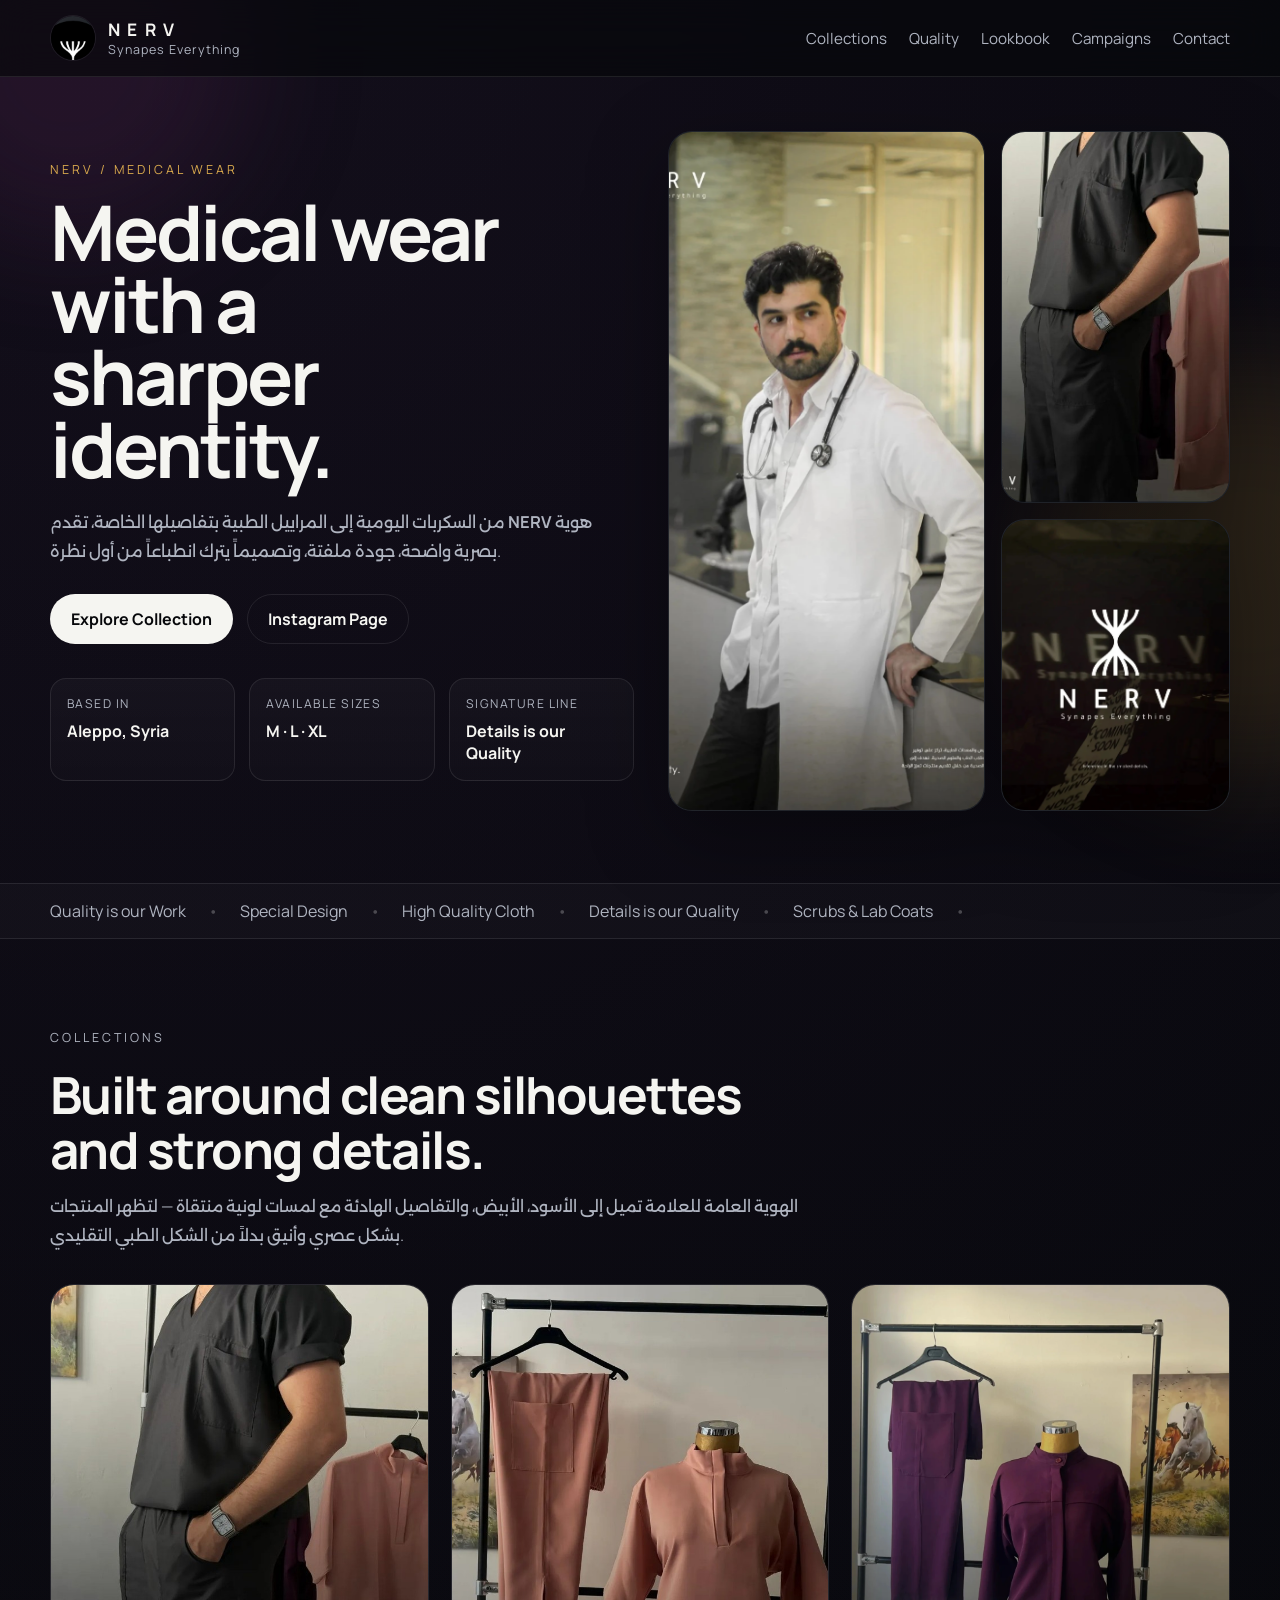
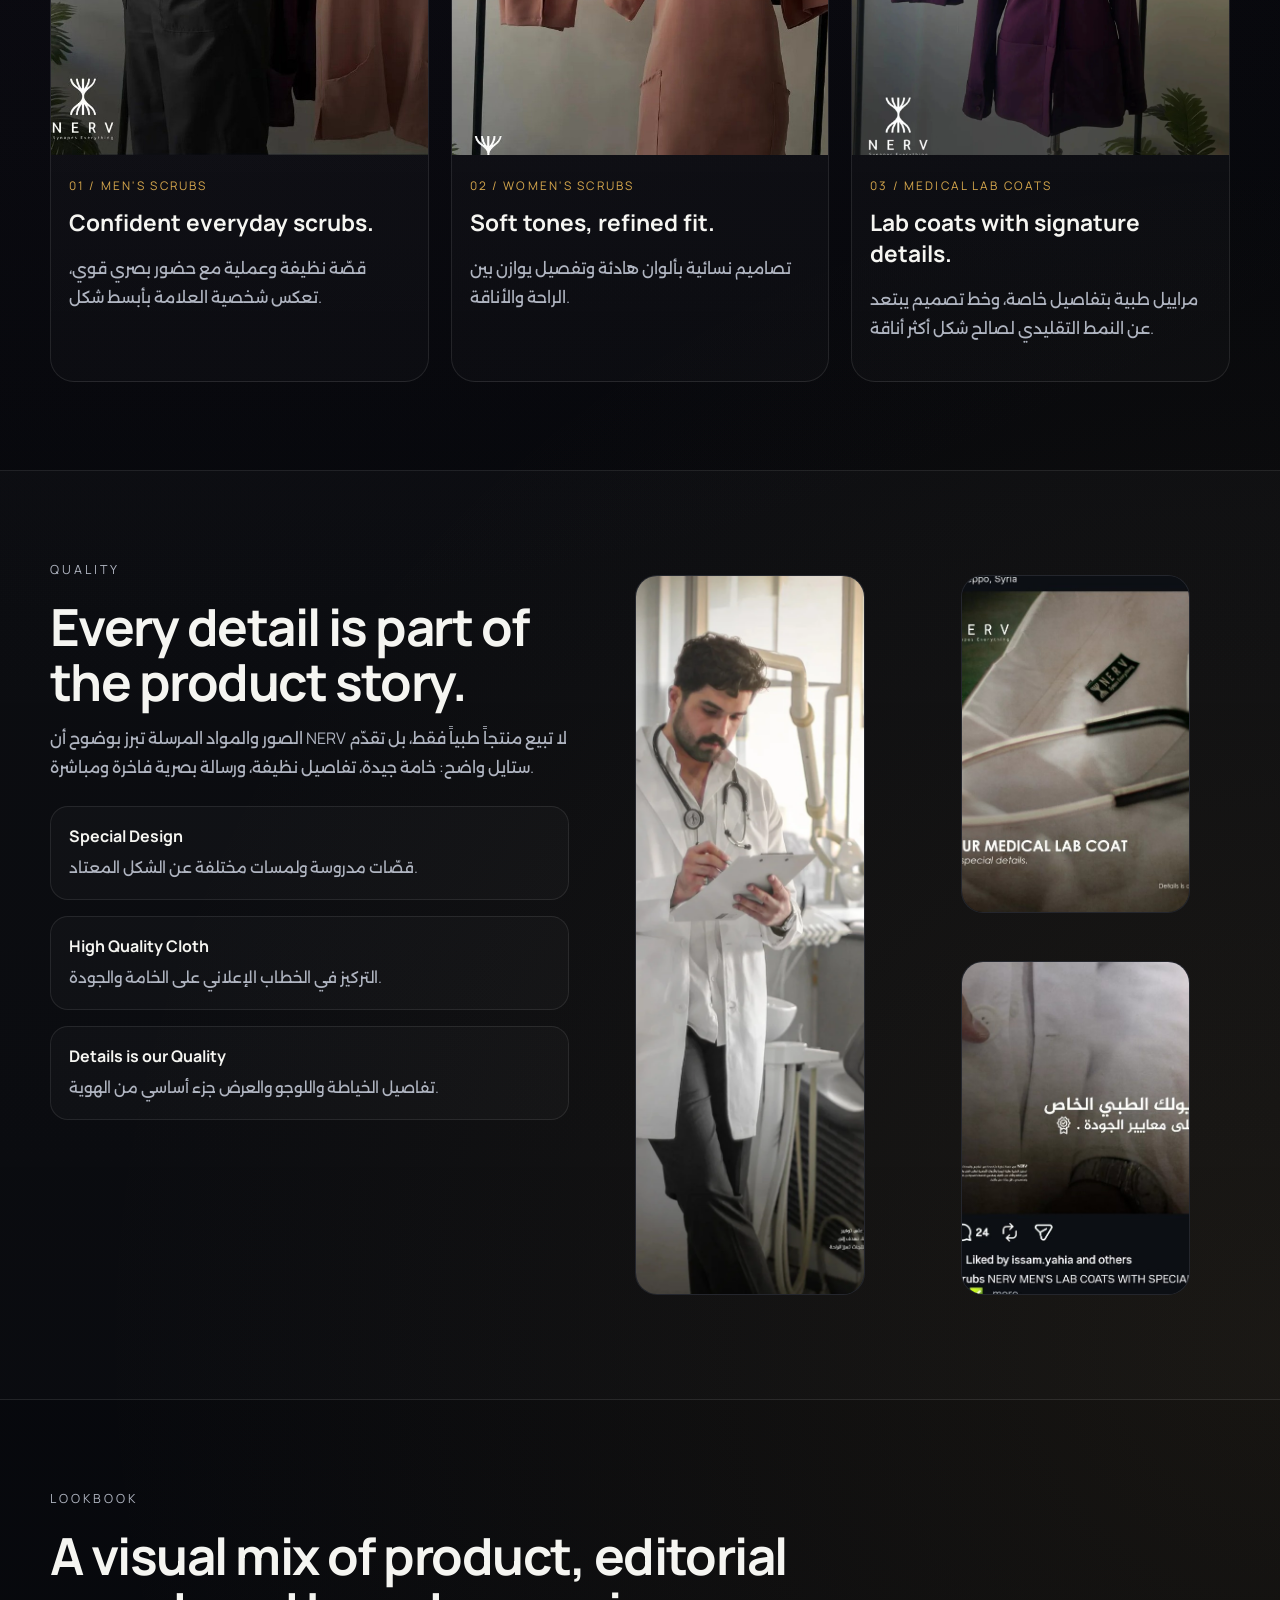
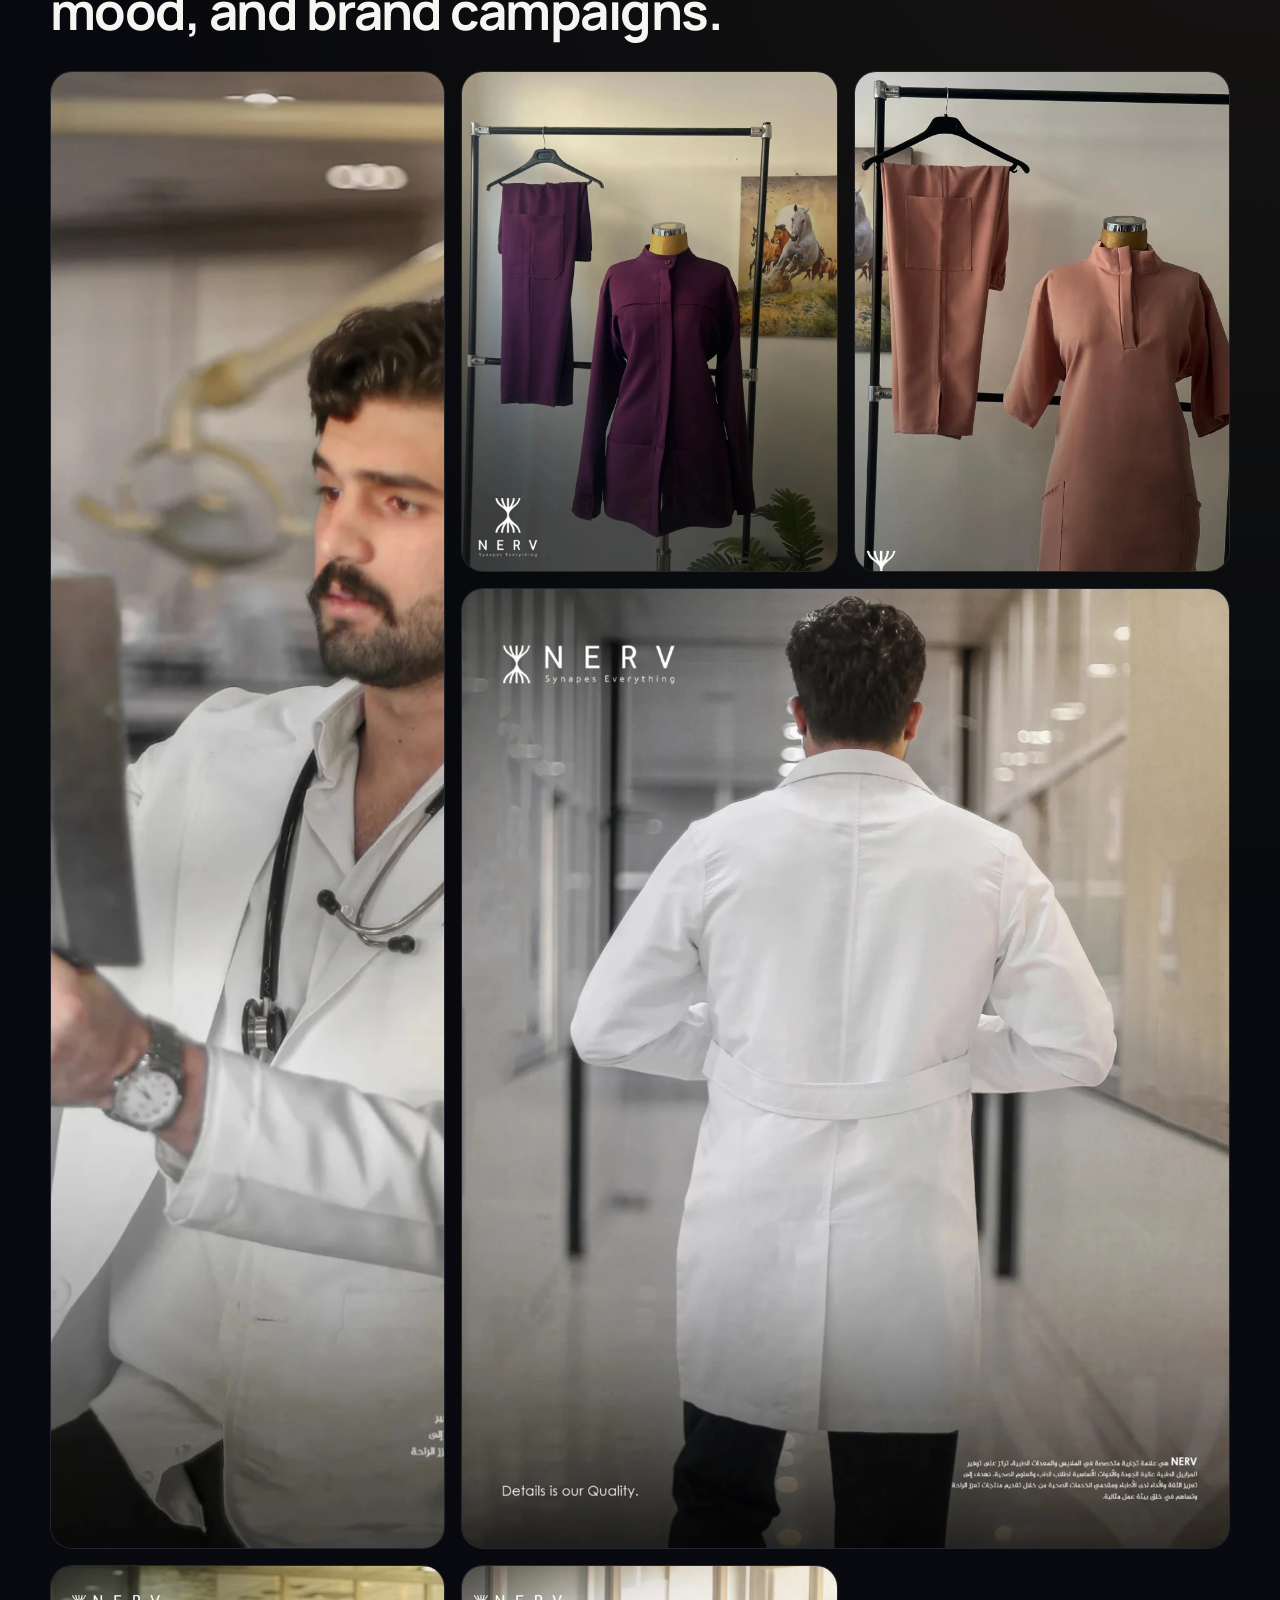
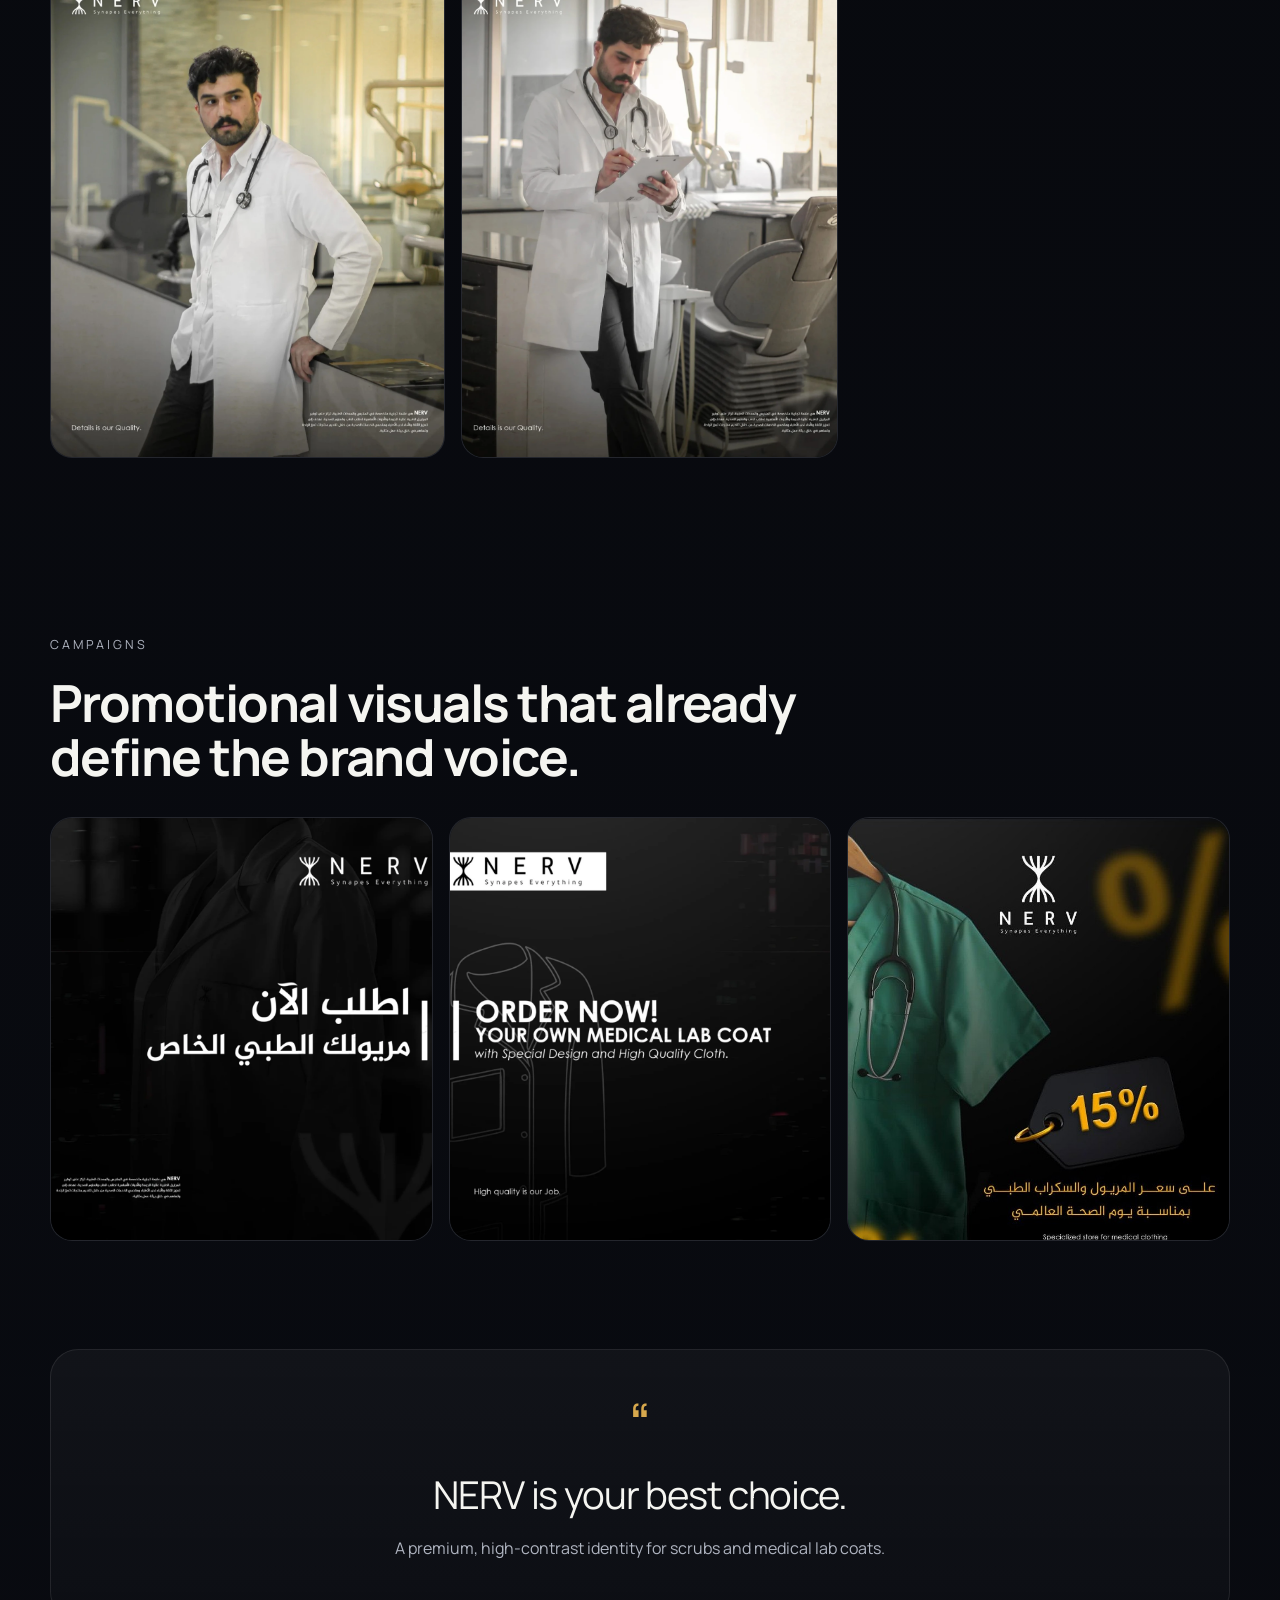
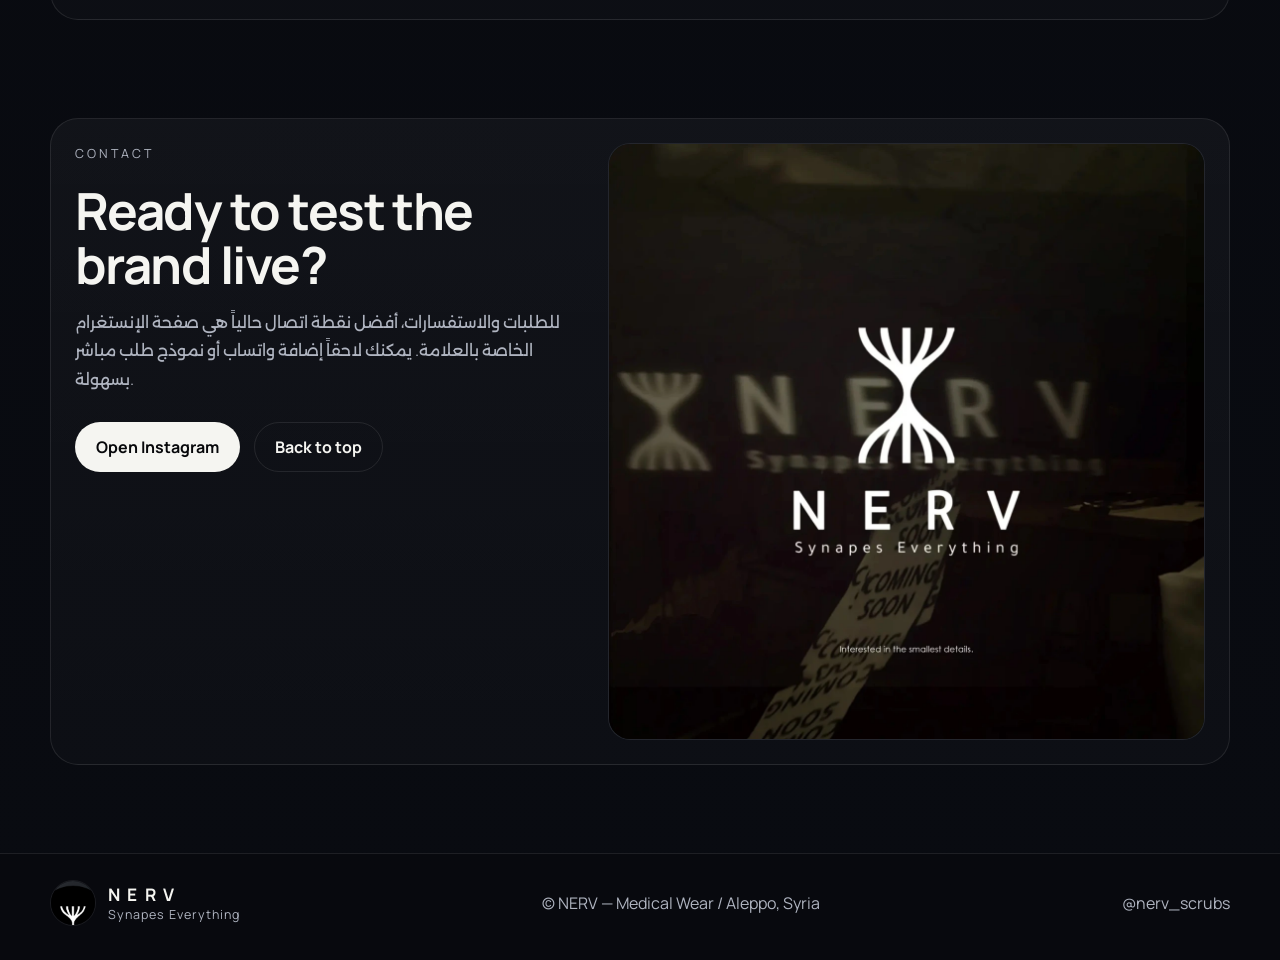
==== index.html @ 34adca2a "Add files via upload" ====
<!DOCTYPE html>
<html lang="en">
<head>
  <meta charset="UTF-8" />
  <meta name="viewport" content="width=device-width, initial-scale=1.0" />
  <meta name="description" content="NERV — premium medical wear, scrubs and lab coats from Aleppo, Syria." />
  <title>NERV — Medical Wear</title>
  <link rel="preconnect" href="https://fonts.googleapis.com">
  <link rel="preconnect" href="https://fonts.gstatic.com" crossorigin>
  <link href="https://fonts.googleapis.com/css2?family=Alexandria:wght@300;400;500;600;700&family=Manrope:wght@400;500;600;700;800&display=swap" rel="stylesheet">
  <link rel="stylesheet" href="styles.css" />
</head>
<body>
  <div class="bg-orb orb-1"></div>
  <div class="bg-orb orb-2"></div>

  <header class="site-header">
    <div class="container header-inner">
      <a class="brand" href="#top" aria-label="NERV home">
        <img src="assets/logo-mark.png" alt="NERV logo mark" />
        <div>
          <span class="brand-name">NERV</span>
          <span class="brand-tag">Synapes Everything</span>
        </div>
      </a>

      <button id="menuToggle" class="menu-toggle" aria-label="Open menu">☰</button>

      <nav id="siteNav" class="site-nav">
        <a href="#collections">Collections</a>
        <a href="#quality">Quality</a>
        <a href="#lookbook">Lookbook</a>
        <a href="#campaigns">Campaigns</a>
        <a href="#contact">Contact</a>
      </nav>
    </div>
  </header>

  <main id="top">
    <section class="hero container">
      <div class="hero-copy reveal">
        <p class="eyebrow">NERV / MEDICAL WEAR</p>
        <h1>Medical wear with a sharper identity.</h1>
        <p class="lead">من السكربات اليومية إلى المراييل الطبية بتفاصيلها الخاصة، تقدم <strong>NERV</strong> هوية بصرية واضحة، جودة ملفتة، وتصميماً يترك انطباعاً من أول نظرة.</p>
        <div class="hero-actions">
          <a class="button button-primary" href="#collections">Explore Collection</a>
          <a class="button button-secondary" href="https://www.instagram.com/nerv_scrubs/" target="_blank" rel="noopener">Instagram Page</a>
        </div>
        <div class="hero-meta">
          <div><span class="meta-label">Based in</span><strong>Aleppo, Syria</strong></div>
          <div><span class="meta-label">Available sizes</span><strong>M · L · XL</strong></div>
          <div><span class="meta-label">Signature line</span><strong>Details is our Quality</strong></div>
        </div>
      </div>

      <div class="hero-media reveal">
        <div class="hero-card hero-card-large">
          <img src="assets/hero-standing.webp" alt="NERV white medical lab coat" />
        </div>
        <div class="hero-stack">
          <div class="hero-card"><img src="assets/black-scrub.jpg" alt="NERV black men's scrub" /></div>
          <div class="hero-card hero-logo-card">
            <img src="assets/logo-story.webp" alt="NERV identity story" />
          </div>
        </div>
      </div>
    </section>

    <section class="strip">
      <div class="container strip-inner">
        <span>Quality is our Work</span>
        <span>Special Design</span>
        <span>High Quality Cloth</span>
        <span>Details is our Quality</span>
        <span>Scrubs & Lab Coats</span>
      </div>
    </section>

    <section id="collections" class="section container">
      <div class="section-heading reveal">
        <p class="eyebrow">COLLECTIONS</p>
        <h2>Built around clean silhouettes and strong details.</h2>
        <p>الهوية العامة للعلامة تميل إلى الأسود، الأبيض، والتفاصيل الهادئة مع لمسات لونية منتقاة — لتظهر المنتجات بشكل عصري وأنيق بدلاً من الشكل الطبي التقليدي.</p>
      </div>

      <div class="collection-grid">
        <article class="collection-card reveal">
          <div class="collection-image"><img src="assets/black-scrub.jpg" alt="Men's black scrub" /></div>
          <div class="collection-copy">
            <span class="kicker">01 / MEN'S SCRUBS</span>
            <h3>Confident everyday scrubs.</h3>
            <p>قصّة نظيفة وعملية مع حضور بصري قوي، تعكس شخصية العلامة بأبسط شكل.</p>
          </div>
        </article>

        <article class="collection-card reveal">
          <div class="collection-image"><img src="assets/pink-set.jpg" alt="Women's scrub set" /></div>
          <div class="collection-copy">
            <span class="kicker">02 / WOMEN'S SCRUBS</span>
            <h3>Soft tones, refined fit.</h3>
            <p>تصاميم نسائية بألوان هادئة وتفصيل يوازن بين الراحة والأناقة.</p>
          </div>
        </article>

        <article class="collection-card reveal">
          <div class="collection-image"><img src="assets/purple-set.webp" alt="Purple lab coat set" /></div>
          <div class="collection-copy">
            <span class="kicker">03 / MEDICAL LAB COATS</span>
            <h3>Lab coats with signature details.</h3>
            <p>مراييل طبية بتفاصيل خاصة، وخط تصميم يبتعد عن النمط التقليدي لصالح شكل أكثر أناقة.</p>
          </div>
        </article>
      </div>
    </section>

    <section id="quality" class="section quality-section">
      <div class="container quality-grid">
        <div class="quality-copy reveal">
          <p class="eyebrow">QUALITY</p>
          <h2>Every detail is part of the product story.</h2>
          <p>الصور والمواد المرسلة تبرز بوضوح أن NERV لا تبيع منتجاً طبياً فقط، بل تقدّم ستايل واضح: خامة جيدة، تفاصيل نظيفة، ورسالة بصرية فاخرة ومباشرة.</p>
          <div class="quality-points">
            <div><strong>Special Design</strong><span>قصّات مدروسة ولمسات مختلفة عن الشكل المعتاد.</span></div>
            <div><strong>High Quality Cloth</strong><span>التركيز في الخطاب الإعلاني على الخامة والجودة.</span></div>
            <div><strong>Details is our Quality</strong><span>تفاصيل الخياطة واللوجو والعرض جزء أساسي من الهوية.</span></div>
          </div>
        </div>

        <div class="quality-collage reveal">
          <figure class="panel panel-tall"><img src="assets/hero-clipboard.webp" alt="Doctor with clipboard wearing lab coat" /></figure>
          <figure class="panel"><img src="assets/detail-tag.jpg" alt="Lab coat detail" /></figure>
          <figure class="panel"><img src="assets/detail-arabic.jpg" alt="Arabic promotional detail for lab coat" /></figure>
        </div>
      </div>
    </section>

    <section id="lookbook" class="section container">
      <div class="section-heading reveal">
        <p class="eyebrow">LOOKBOOK</p>
        <h2>A visual mix of product, editorial mood, and brand campaigns.</h2>
      </div>

      <div class="lookbook-grid reveal">
        <div class="look-card tall"><img src="assets/xray-look.webp" alt="NERV lab coat campaign image" /></div>
        <div class="look-card"><img src="assets/purple-set.webp" alt="Purple set" /></div>
        <div class="look-card"><img src="assets/pink-set.jpg" alt="Pink set" /></div>
        <div class="look-card wide"><img src="assets/labcoat-back.webp" alt="Back of white lab coat" /></div>
        <div class="look-card"><img src="assets/hero-standing.webp" alt="Standing white coat model" /></div>
        <div class="look-card"><img src="assets/hero-clipboard.webp" alt="Doctor writing on clipboard" /></div>
      </div>
    </section>

    <section id="campaigns" class="section container">
      <div class="section-heading reveal">
        <p class="eyebrow">CAMPAIGNS</p>
        <h2>Promotional visuals that already define the brand voice.</h2>
      </div>
      <div class="campaign-grid">
        <div class="campaign-card reveal"><img src="assets/poster-order-ar.webp" alt="Order medical coat in Arabic" /></div>
        <div class="campaign-card reveal"><img src="assets/poster-order-en.webp" alt="Order medical lab coat" /></div>
        <div class="campaign-card reveal"><img src="assets/promo-sale.jpg" alt="15 percent sale campaign" /></div>
      </div>
    </section>

    <section class="quote-section">
      <div class="container quote-box reveal">
        <p class="quote-mark">“</p>
        <blockquote>NERV is your best choice.</blockquote>
        <p class="quote-caption">A premium, high-contrast identity for scrubs and medical lab coats.</p>
      </div>
    </section>

    <section id="contact" class="section container contact-section">
      <div class="contact-card reveal">
        <div class="contact-copy">
          <p class="eyebrow">CONTACT</p>
          <h2>Ready to test the brand live?</h2>
          <p>للطلبات والاستفسارات، أفضل نقطة اتصال حالياً هي صفحة الإنستغرام الخاصة بالعلامة. يمكنك لاحقاً إضافة واتساب أو نموذج طلب مباشر بسهولة.</p>
          <div class="contact-actions">
            <a class="button button-primary" href="https://www.instagram.com/nerv_scrubs/" target="_blank" rel="noopener">Open Instagram</a>
            <a class="button button-secondary" href="#top">Back to top</a>
          </div>
        </div>
        <div class="contact-visual">
          <img src="assets/logo-story.webp" alt="NERV identity" />
        </div>
      </div>
    </section>
  </main>

  <footer class="site-footer">
    <div class="container footer-inner">
      <div class="brand footer-brand">
        <img src="assets/logo-mark.png" alt="NERV logo mark" />
        <div>
          <span class="brand-name">NERV</span>
          <span class="brand-tag">Synapes Everything</span>
        </div>
      </div>
      <p>© NERV — Medical Wear / Aleppo, Syria</p>
      <a href="https://www.instagram.com/nerv_scrubs/" target="_blank" rel="noopener">@nerv_scrubs</a>
    </div>
  </footer>

  <div id="lightbox" class="lightbox" aria-hidden="true">
    <button id="lightboxClose" class="lightbox-close" aria-label="Close image">×</button>
    <img id="lightboxImage" src="" alt="Expanded gallery image" />
  </div>

  <script src="script.js"></script>
</body>
</html>
---- styles.css ----
:root {
  --bg: #07080b;
  --bg-2: #0c0e13;
  --panel: rgba(255,255,255,.045);
  --panel-strong: #0e1118;
  --text: #f5f5f1;
  --muted: #afb4c0;
  --line: rgba(255,255,255,.09);
  --gold: #d7a84d;
  --plum: #5d1f52;
  --max: 1180px;
  --radius: 22px;
  --shadow: 0 24px 80px rgba(0,0,0,.35);
}
* { box-sizing: border-box; }
html { scroll-behavior: smooth; }
body {
  margin: 0;
  background:
    radial-gradient(circle at 10% 0%, rgba(88,54,118,.16), transparent 30%),
    radial-gradient(circle at 100% 40%, rgba(214,169,77,.08), transparent 26%),
    linear-gradient(180deg, #06070a 0%, #090b11 100%);
  color: var(--text);
  font-family: 'Manrope', 'Alexandria', system-ui, sans-serif;
  overflow-x: hidden;
}
a { color: inherit; text-decoration: none; }
img { display: block; max-width: 100%; }
.container { width: min(var(--max), calc(100% - 32px)); margin: 0 auto; }
.section { padding: 88px 0; }
.eyebrow {
  color: var(--gold);
  letter-spacing: .24em;
  text-transform: uppercase;
  font-size: .78rem;
  margin: 0 0 18px;
}
.bg-orb {
  position: fixed; border-radius: 999px; filter: blur(60px); opacity: .28; pointer-events: none; z-index: 0;
}
.orb-1 { width: 360px; height: 360px; background: #51234e; top: -120px; left: -110px; }
.orb-2 { width: 420px; height: 420px; background: #735a27; right: -180px; top: 40%; }
.site-header {
  position: sticky; top: 0; z-index: 20;
  backdrop-filter: blur(18px);
  background: rgba(7,8,11,.68);
  border-bottom: 1px solid var(--line);
}
.header-inner {
  display: flex; align-items: center; justify-content: space-between; gap: 20px; min-height: 76px;
}
.brand { display: inline-flex; align-items: center; gap: 12px; }
.brand img { width: 46px; height: 46px; border-radius: 50%; border: 1px solid rgba(255,255,255,.08); }
.brand-name { display: block; font-size: 1.08rem; letter-spacing: .42em; font-weight: 700; }
.brand-tag { display: block; font-size: .78rem; color: var(--muted); letter-spacing: .08em; }
.site-nav { display: flex; align-items: center; gap: 22px; }
.site-nav a { color: var(--muted); font-size: .95rem; }
.site-nav a:hover { color: var(--text); }
.menu-toggle {
  display: none; appearance: none; background: transparent; color: var(--text);
  border: 1px solid var(--line); border-radius: 14px; width: 46px; height: 46px; font-size: 1.2rem;
}
.hero {
  position: relative; z-index: 1; display: grid; grid-template-columns: 1.02fr .98fr; gap: 34px; align-items: center; padding: 54px 0 72px;
}
.hero-copy h1 {
  font-size: clamp(2.7rem, 6vw, 5.2rem);
  line-height: .94;
  letter-spacing: -.04em;
  margin: 0 0 22px;
  max-width: 9ch;
}
.lead { color: var(--muted); max-width: 62ch; line-height: 1.8; font-size: 1.03rem; }
.hero-actions, .contact-actions { display: flex; flex-wrap: wrap; gap: 14px; margin-top: 28px; }
.button {
  display: inline-flex; align-items: center; justify-content: center; min-height: 50px; padding: 0 20px;
  border-radius: 999px; border: 1px solid transparent; font-weight: 700; transition: .25s ease;
}
.button-primary { background: var(--text); color: #07080b; }
.button-primary:hover { transform: translateY(-2px); }
.button-secondary { background: transparent; border-color: var(--line); color: var(--text); }
.button-secondary:hover { border-color: rgba(255,255,255,.28); }
.hero-meta { display: grid; grid-template-columns: repeat(3, 1fr); gap: 14px; margin-top: 34px; }
.hero-meta div {
  padding: 16px; border: 1px solid var(--line); border-radius: 16px;
  background: linear-gradient(180deg, rgba(255,255,255,.03), rgba(255,255,255,.015));
}
.meta-label { display: block; font-size: .76rem; color: var(--muted); margin-bottom: 8px; text-transform: uppercase; letter-spacing: .12em; }
.hero-media { display: grid; grid-template-columns: 1.16fr .84fr; gap: 16px; min-height: 680px; }
.hero-stack { display: grid; grid-template-rows: 1.12fr .88fr; gap: 16px; }
.hero-card {
  position: relative; border-radius: 24px; overflow: hidden; background: var(--panel-strong);
  border: 1px solid rgba(255,255,255,.08); box-shadow: var(--shadow);
}
.hero-card img, .collection-image img, .panel img, .look-card img, .campaign-card img, .contact-visual img {
  width: 100%; height: 100%; object-fit: cover;
}
.hero-card-large { min-height: 680px; }
.hero-logo-card img { object-fit: cover; }
.strip {
  border-top: 1px solid var(--line); border-bottom: 1px solid var(--line);
  background: rgba(255,255,255,.02);
}
.strip-inner {
  display: flex; gap: 22px; white-space: nowrap; overflow: auto; padding: 16px 0; color: var(--muted);
}
.strip-inner span::after { content: '•'; margin-left: 22px; color: rgba(255,255,255,.24); }
.section-heading { max-width: 780px; margin-bottom: 34px; }
.section-heading h2, .quality-copy h2, .contact-copy h2 {
  font-size: clamp(2rem, 4vw, 3.4rem); line-height: 1.06; margin: 0 0 14px; letter-spacing: -.03em;
}
.section-heading p, .quality-copy p, .contact-copy p, .collection-copy p { color: var(--muted); line-height: 1.8; }
.collection-grid { display: grid; grid-template-columns: repeat(3, minmax(0, 1fr)); gap: 22px; }
.collection-card {
  background: linear-gradient(180deg, rgba(255,255,255,.04), rgba(255,255,255,.02));
  border: 1px solid var(--line); border-radius: 24px; overflow: hidden;
}
.collection-image { aspect-ratio: 4 / 5; background: #12151c; }
.collection-copy { padding: 18px 18px 22px; }
.kicker { font-size: .74rem; color: var(--gold); letter-spacing: .18em; text-transform: uppercase; }
.collection-copy h3 { margin: 12px 0 10px; font-size: 1.42rem; }
.quality-section { background: linear-gradient(180deg, rgba(255,255,255,.02), rgba(255,255,255,.01)); border-top: 1px solid var(--line); border-bottom: 1px solid var(--line); }
.quality-grid { display: grid; grid-template-columns: .9fr 1.1fr; gap: 26px; align-items: start; }
.quality-points { display: grid; gap: 16px; margin-top: 24px; }
.quality-points div { padding: 18px 18px; border: 1px solid var(--line); border-radius: 18px; background: rgba(255,255,255,.025); }
.quality-points strong { display: block; margin-bottom: 8px; font-size: 1rem; }
.quality-points span { color: var(--muted); line-height: 1.7; font-size: .96rem; }
.quality-collage { display: grid; grid-template-columns: 1fr 1fr; gap: 16px; }
.panel, .campaign-card, .look-card, .contact-visual { border-radius: 22px; overflow: hidden; border: 1px solid var(--line); background: var(--panel-strong); }
.panel-tall { grid-row: span 2; min-height: 720px; }
.lookbook-grid { display: grid; grid-template-columns: 1.05fr 1fr 1fr; gap: 16px; }
.look-card { min-height: 280px; cursor: zoom-in; }
.look-card.tall { grid-row: span 2; min-height: 576px; }
.look-card.wide { grid-column: span 2; }
.campaign-grid { display: grid; grid-template-columns: 1fr 1fr 1fr; gap: 16px; }
.quote-section { padding: 20px 0 10px; }
.quote-box {
  border: 1px solid var(--line); border-radius: 28px; padding: 44px 32px;
  background: linear-gradient(180deg, rgba(255,255,255,.04), rgba(255,255,255,.02));
  text-align: center;
}
.quote-mark { font-size: 4rem; color: var(--gold); margin: 0 0 10px; line-height: 1; }
blockquote { margin: 0; font-size: clamp(1.5rem, 3vw, 2.6rem); letter-spacing: -.03em; }
.quote-caption { color: var(--muted); }
.contact-card {
  display: grid; grid-template-columns: .92fr 1.08fr; gap: 24px;
  border: 1px solid var(--line); border-radius: 28px; padding: 24px;
  background: linear-gradient(180deg, rgba(255,255,255,.04), rgba(255,255,255,.02));
}
.contact-visual { min-height: 380px; }
.site-footer { border-top: 1px solid var(--line); padding: 22px 0 30px; background: rgba(0,0,0,.15); }
.footer-inner { display: flex; align-items: center; justify-content: space-between; gap: 18px; flex-wrap: wrap; }
.footer-inner p, .footer-inner a { color: var(--muted); }
.lightbox {
  position: fixed; inset: 0; display: none; place-items: center; padding: 24px; background: rgba(3,4,8,.84); z-index: 100;
}
.lightbox.open { display: grid; }
.lightbox img { max-width: min(92vw, 1100px); max-height: 88vh; border-radius: 18px; box-shadow: 0 24px 80px rgba(0,0,0,.45); }
.lightbox-close {
  position: absolute; right: 24px; top: 16px; background: rgba(255,255,255,.08); border: 1px solid var(--line);
  color: #fff; width: 46px; height: 46px; border-radius: 50%; font-size: 1.9rem; cursor: pointer;
}
.reveal { opacity: 0; transform: translateY(24px); transition: opacity .7s ease, transform .7s ease; }
.reveal.visible { opacity: 1; transform: translateY(0); }

@media (max-width: 980px) {
  .menu-toggle { display: inline-flex; align-items: center; justify-content: center; }
  .site-nav {
    position: absolute; top: 76px; left: 16px; right: 16px; display: none; flex-direction: column; align-items: flex-start;
    padding: 16px; background: rgba(8,10,15,.96); border: 1px solid var(--line); border-radius: 20px;
  }
  .site-nav.open { display: flex; }
  .hero, .quality-grid, .contact-card { grid-template-columns: 1fr; }
  .hero-media { min-height: auto; grid-template-columns: 1fr; }
  .hero-card-large { min-height: 520px; }
  .hero-stack { grid-template-columns: 1fr 1fr; grid-template-rows: auto; }
  .hero-meta, .collection-grid, .campaign-grid { grid-template-columns: 1fr; }
  .lookbook-grid { grid-template-columns: 1fr 1fr; }
  .look-card.wide { grid-column: auto; }
  .panel-tall { min-height: 520px; }
}

@media (max-width: 640px) {
  .hero { padding-top: 30px; }
  .brand-name { letter-spacing: .28em; }
  .hero-copy h1 { max-width: 10ch; }
  .hero-stack { grid-template-columns: 1fr; }
  .lookbook-grid { grid-template-columns: 1fr; }
  .look-card, .look-card.tall { min-height: 320px; grid-row: auto; }
  .quality-collage { grid-template-columns: 1fr; }
  .panel-tall { grid-row: auto; min-height: 420px; }
  .contact-card { padding: 18px; }
  .quote-box { padding: 36px 20px; }
}
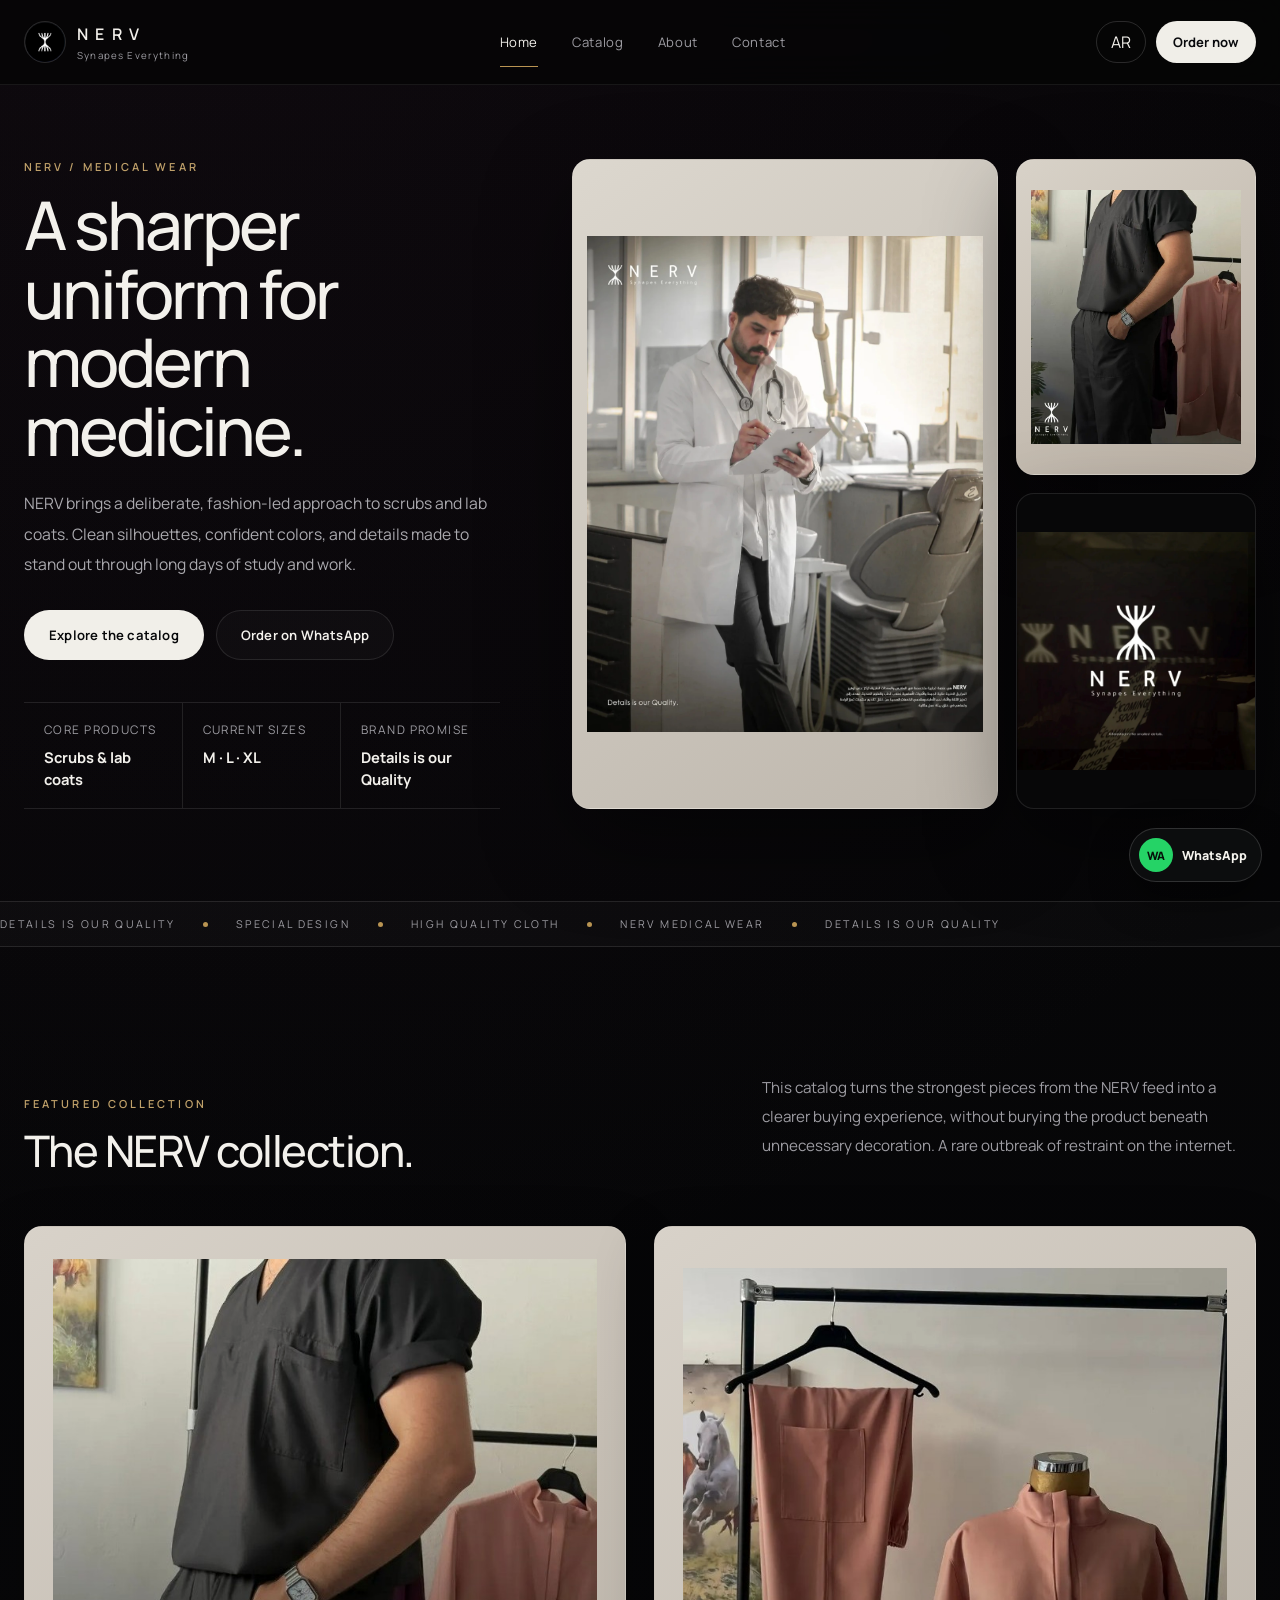
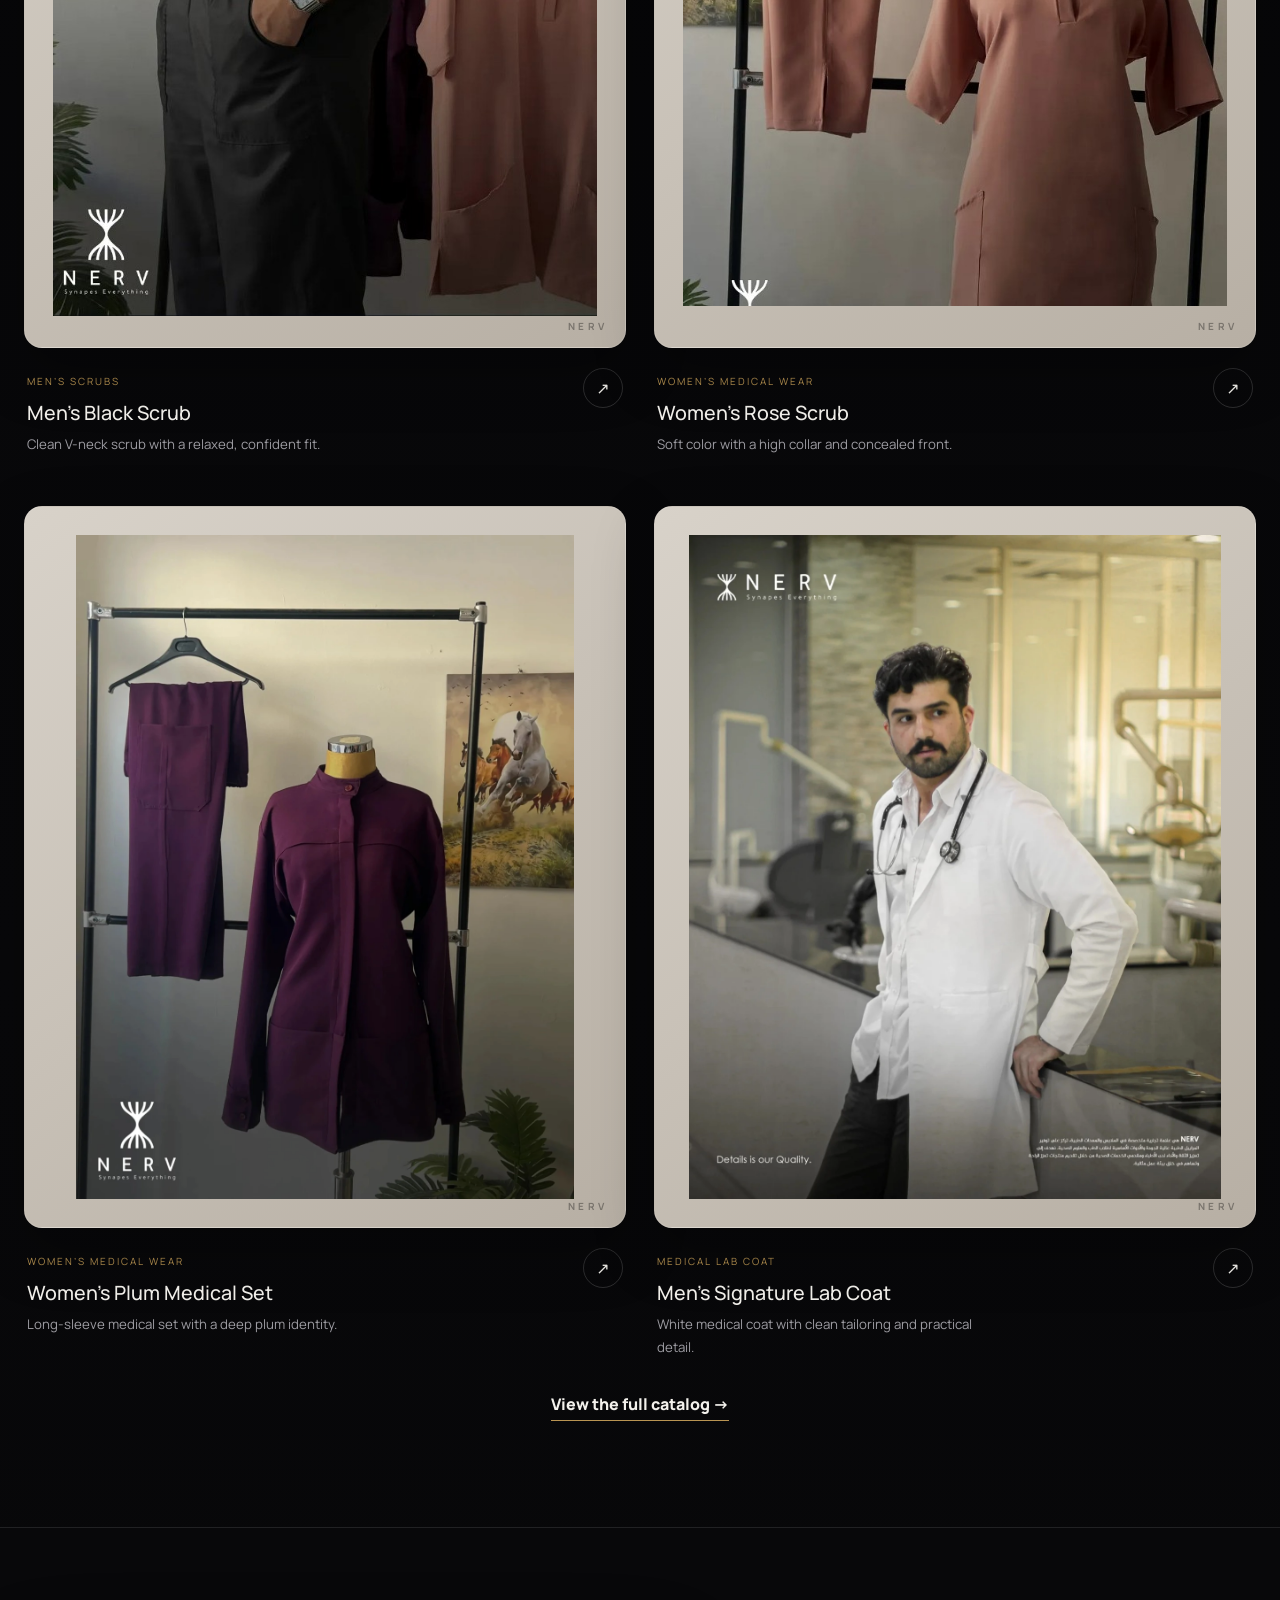
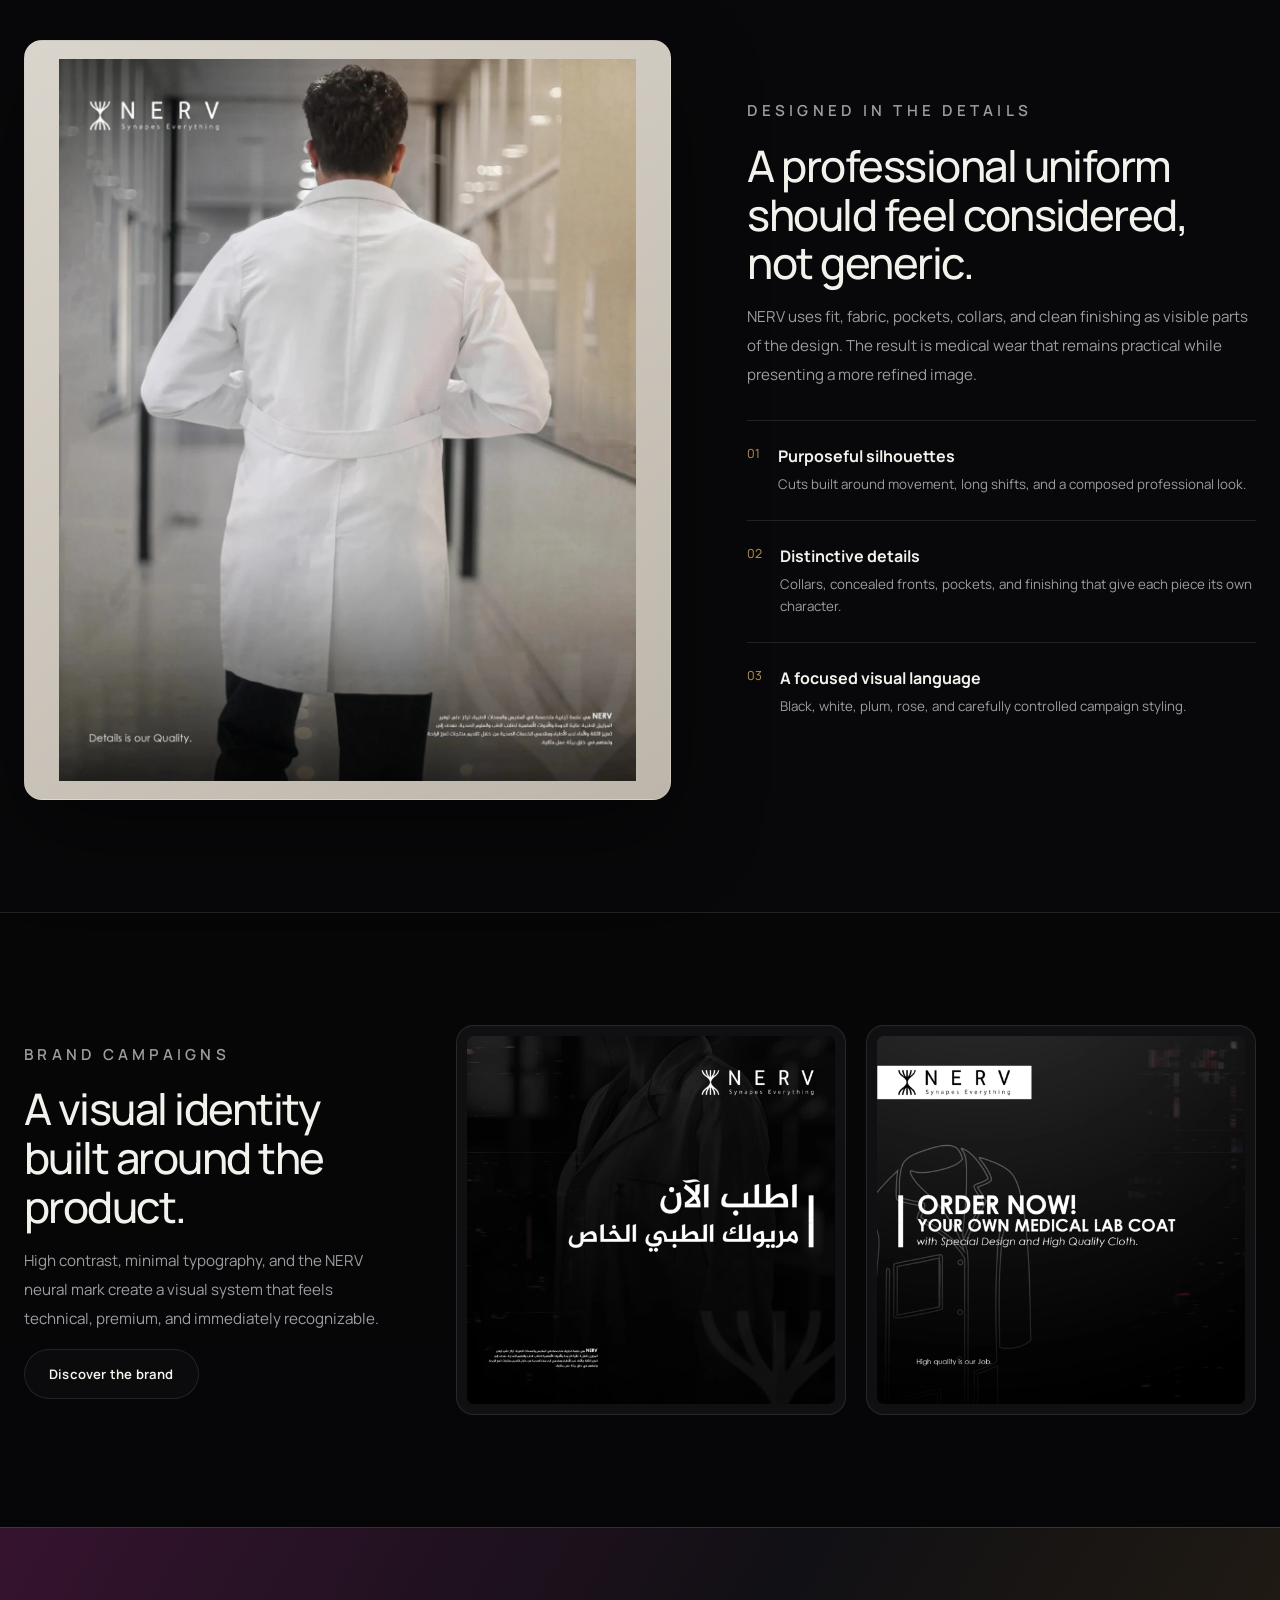
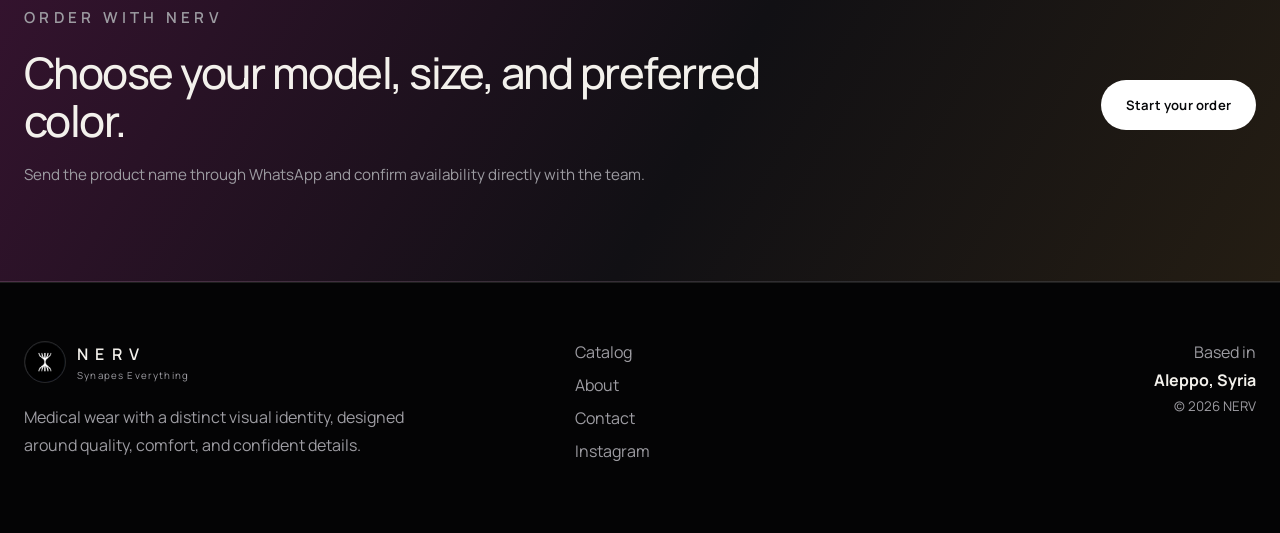
==== commit 6a0da32e: "neeerrrrrvvv" ====
--- a/index.html
+++ b/index.html
@@ -1,212 +1,140 @@
 <!DOCTYPE html>
-<html lang="en">
+<html lang="en" dir="ltr">
 <head>
   <meta charset="UTF-8" />
   <meta name="viewport" content="width=device-width, initial-scale=1.0" />
-  <meta name="description" content="NERV — premium medical wear, scrubs and lab coats from Aleppo, Syria." />
+  <meta name="description" content="NERV premium medical scrubs and lab coats in Aleppo, Syria." />
   <title>NERV — Medical Wear</title>
   <link rel="preconnect" href="https://fonts.googleapis.com">
   <link rel="preconnect" href="https://fonts.gstatic.com" crossorigin>
-  <link href="https://fonts.googleapis.com/css2?family=Alexandria:wght@300;400;500;600;700&family=Manrope:wght@400;500;600;700;800&display=swap" rel="stylesheet">
+  <link href="https://fonts.googleapis.com/css2?family=IBM+Plex+Sans+Arabic:wght@300;400;500;600&family=Manrope:wght@300;400;500;600;700&display=swap" rel="stylesheet">
   <link rel="stylesheet" href="styles.css" />
 </head>
 <body>
-  <div class="bg-orb orb-1"></div>
-  <div class="bg-orb orb-2"></div>
-
-  <header class="site-header">
-    <div class="container header-inner">
-      <a class="brand" href="#top" aria-label="NERV home">
-        <img src="assets/logo-mark.png" alt="NERV logo mark" />
-        <div>
-          <span class="brand-name">NERV</span>
-          <span class="brand-tag">Synapes Everything</span>
+<header class="site-header">
+  <div class="container header-inner">
+    <a class="brand" href="index.html" aria-label="NERV home">
+      <img src="assets/logo-mark.jpg" alt="NERV logo" />
+      <span class="brand-copy"><strong>NERV</strong><small>Synapes Everything</small></span>
+    </a>
+    <button class="menu-toggle" id="menuToggle" aria-label="Open menu">☰</button>
+    <nav class="site-nav" id="siteNav"><a class="active" href="index.html" data-i18n="nav_home"></a><a class="" href="catalog.html" data-i18n="nav_catalog"></a><a class="" href="about.html" data-i18n="nav_about"></a><a class="" href="contact.html" data-i18n="nav_contact"></a></nav>
+    <div class="header-actions">
+      <button class="lang-toggle" data-lang-toggle type="button">AR</button>
+      <a class="header-order" href="#" data-whatsapp data-i18n="order_now"></a>
+    </div>
+  </div>
+</header>
+<main>
+  <section class="home-hero">
+    <div class="container home-hero-grid">
+      <div class="home-hero-copy reveal">
+        <p class="eyebrow" data-i18n="home_eyebrow"></p>
+        <h1 data-i18n="home_title"></h1>
+        <p class="hero-lead" data-i18n="home_lead"></p>
+        <div class="button-row">
+          <a class="button primary" href="catalog.html" data-i18n="explore_catalog"></a>
+          <a class="button secondary" href="#" data-whatsapp data-i18n="order_whatsapp"></a>
         </div>
-      </a>
-
-      <button id="menuToggle" class="menu-toggle" aria-label="Open menu">☰</button>
-
-      <nav id="siteNav" class="site-nav">
-        <a href="#collections">Collections</a>
-        <a href="#quality">Quality</a>
-        <a href="#lookbook">Lookbook</a>
-        <a href="#campaigns">Campaigns</a>
-        <a href="#contact">Contact</a>
-      </nav>
-    </div>
-  </header>
-
-  <main id="top">
-    <section class="hero container">
-      <div class="hero-copy reveal">
-        <p class="eyebrow">NERV / MEDICAL WEAR</p>
-        <h1>Medical wear with a sharper identity.</h1>
-        <p class="lead">من السكربات اليومية إلى المراييل الطبية بتفاصيلها الخاصة، تقدم <strong>NERV</strong> هوية بصرية واضحة، جودة ملفتة، وتصميماً يترك انطباعاً من أول نظرة.</p>
-        <div class="hero-actions">
-          <a class="button button-primary" href="#collections">Explore Collection</a>
-          <a class="button button-secondary" href="https://www.instagram.com/nerv_scrubs/" target="_blank" rel="noopener">Instagram Page</a>
-        </div>
-        <div class="hero-meta">
-          <div><span class="meta-label">Based in</span><strong>Aleppo, Syria</strong></div>
-          <div><span class="meta-label">Available sizes</span><strong>M · L · XL</strong></div>
-          <div><span class="meta-label">Signature line</span><strong>Details is our Quality</strong></div>
+        <div class="hero-facts">
+          <div><span data-i18n="fact_1_label"></span><strong data-i18n="fact_1_value"></strong></div>
+          <div><span data-i18n="fact_2_label"></span><strong data-i18n="fact_2_value"></strong></div>
+          <div><span data-i18n="fact_3_label"></span><strong data-i18n="fact_3_value"></strong></div>
         </div>
       </div>
+      <div class="home-hero-visual reveal">
+        <figure class="hero-main"><img src="assets/hero-clipboard.webp" alt="NERV medical lab coat" /></figure>
+        <figure class="hero-side top"><img src="assets/black-scrub.jpg" alt="NERV black scrub" /></figure>
+        <figure class="hero-side bottom"><img src="assets/logo-story.webp" alt="NERV brand identity" /></figure>
+      </div>
+    </div>
+  </section>
 
-      <div class="hero-media reveal">
-        <div class="hero-card hero-card-large">
-          <img src="assets/hero-standing.webp" alt="NERV white medical lab coat" />
-        </div>
-        <div class="hero-stack">
-          <div class="hero-card"><img src="assets/black-scrub.jpg" alt="NERV black men's scrub" /></div>
-          <div class="hero-card hero-logo-card">
-            <img src="assets/logo-story.webp" alt="NERV identity story" />
-          </div>
+  <section class="brand-strip"><div class="brand-strip-track"><span>DETAILS IS OUR QUALITY</span><i></i><span>SPECIAL DESIGN</span><i></i><span>HIGH QUALITY CLOTH</span><i></i><span>NERV MEDICAL WEAR</span><i></i><span>DETAILS IS OUR QUALITY</span></div></section>
+
+  <section class="section container">
+    <div class="section-header split reveal">
+      <div><p class="eyebrow" data-i18n="featured_eyebrow"></p><h2 data-i18n="featured_title"></h2></div>
+      <p data-i18n="featured_lead"></p>
+    </div>
+    <div class="product-grid"><article class="product-card reveal" data-category="men">
+  <a class="product-media" href="product-men-black.html"><img src="assets/black-scrub.jpg" alt="" loading="lazy" /></a>
+  <div class="product-card-body">
+    <div><span class="product-type" data-i18n="cat_men"></span><h3 data-i18n="product_men_black"></h3><p data-i18n="product_men_black_short"></p></div>
+    <a class="circle-link" href="product-men-black.html" aria-label="View product">↗</a>
+  </div>
+</article><article class="product-card reveal" data-category="women">
+  <a class="product-media" href="product-women-rose.html"><img src="assets/pink-set.jpg" alt="" loading="lazy" /></a>
+  <div class="product-card-body">
+    <div><span class="product-type" data-i18n="cat_women"></span><h3 data-i18n="product_women_rose"></h3><p data-i18n="product_women_rose_short"></p></div>
+    <a class="circle-link" href="product-women-rose.html" aria-label="View product">↗</a>
+  </div>
+</article><article class="product-card reveal" data-category="women">
+  <a class="product-media" href="product-women-plum.html"><img src="assets/purple-set.webp" alt="" loading="lazy" /></a>
+  <div class="product-card-body">
+    <div><span class="product-type" data-i18n="cat_women"></span><h3 data-i18n="product_women_plum"></h3><p data-i18n="product_women_plum_short"></p></div>
+    <a class="circle-link" href="product-women-plum.html" aria-label="View product">↗</a>
+  </div>
+</article><article class="product-card reveal" data-category="labcoat">
+  <a class="product-media" href="product-men-labcoat.html"><img src="assets/hero-standing.webp" alt="" loading="lazy" /></a>
+  <div class="product-card-body">
+    <div><span class="product-type" data-i18n="cat_labcoat"></span><h3 data-i18n="product_men_labcoat"></h3><p data-i18n="product_men_labcoat_short"></p></div>
+    <a class="circle-link" href="product-men-labcoat.html" aria-label="View product">↗</a>
+  </div>
+</article></div>
+    <div class="section-cta"><a class="text-link" href="catalog.html" data-i18n="view_all_products"></a></div>
+  </section>
+
+  <section class="editorial-section">
+    <div class="container editorial-grid">
+      <div class="editorial-image reveal"><img src="assets/labcoat-back.webp" alt="NERV lab coat back details" /></div>
+      <div class="editorial-copy reveal">
+        <p class="eyebrow" data-i18n="quality_eyebrow"></p>
+        <h2 data-i18n="quality_title"></h2>
+        <p data-i18n="quality_lead"></p>
+        <div class="detail-list">
+          <div><span>01</span><p><strong data-i18n="quality_point_1"></strong><small data-i18n="quality_point_1_sub"></small></p></div>
+          <div><span>02</span><p><strong data-i18n="quality_point_2"></strong><small data-i18n="quality_point_2_sub"></small></p></div>
+          <div><span>03</span><p><strong data-i18n="quality_point_3"></strong><small data-i18n="quality_point_3_sub"></small></p></div>
         </div>
       </div>
-    </section>
+    </div>
+  </section>
 
-    <section class="strip">
-      <div class="container strip-inner">
-        <span>Quality is our Work</span>
-        <span>Special Design</span>
-        <span>High Quality Cloth</span>
-        <span>Details is our Quality</span>
-        <span>Scrubs & Lab Coats</span>
-      </div>
-    </section>
+  <section class="section container">
+    <div class="campaign-layout">
+      <div class="campaign-copy reveal"><p class="eyebrow" data-i18n="campaign_eyebrow"></p><h2 data-i18n="campaign_title"></h2><p data-i18n="campaign_lead"></p><a class="button secondary" href="about.html" data-i18n="discover_brand"></a></div>
+      <div class="campaign-cards reveal"><img src="assets/poster-order-ar.webp" alt="NERV Arabic campaign" /><img src="assets/poster-order-en.webp" alt="NERV English campaign" /></div>
+    </div>
+  </section>
 
-    <section id="collections" class="section container">
-      <div class="section-heading reveal">
-        <p class="eyebrow">COLLECTIONS</p>
-        <h2>Built around clean silhouettes and strong details.</h2>
-        <p>الهوية العامة للعلامة تميل إلى الأسود، الأبيض، والتفاصيل الهادئة مع لمسات لونية منتقاة — لتظهر المنتجات بشكل عصري وأنيق بدلاً من الشكل الطبي التقليدي.</p>
-      </div>
-
-      <div class="collection-grid">
-        <article class="collection-card reveal">
-          <div class="collection-image"><img src="assets/black-scrub.jpg" alt="Men's black scrub" /></div>
-          <div class="collection-copy">
-            <span class="kicker">01 / MEN'S SCRUBS</span>
-            <h3>Confident everyday scrubs.</h3>
-            <p>قصّة نظيفة وعملية مع حضور بصري قوي، تعكس شخصية العلامة بأبسط شكل.</p>
-          </div>
-        </article>
-
-        <article class="collection-card reveal">
-          <div class="collection-image"><img src="assets/pink-set.jpg" alt="Women's scrub set" /></div>
-          <div class="collection-copy">
-            <span class="kicker">02 / WOMEN'S SCRUBS</span>
-            <h3>Soft tones, refined fit.</h3>
-            <p>تصاميم نسائية بألوان هادئة وتفصيل يوازن بين الراحة والأناقة.</p>
-          </div>
-        </article>
-
-        <article class="collection-card reveal">
-          <div class="collection-image"><img src="assets/purple-set.webp" alt="Purple lab coat set" /></div>
-          <div class="collection-copy">
-            <span class="kicker">03 / MEDICAL LAB COATS</span>
-            <h3>Lab coats with signature details.</h3>
-            <p>مراييل طبية بتفاصيل خاصة، وخط تصميم يبتعد عن النمط التقليدي لصالح شكل أكثر أناقة.</p>
-          </div>
-        </article>
-      </div>
-    </section>
-
-    <section id="quality" class="section quality-section">
-      <div class="container quality-grid">
-        <div class="quality-copy reveal">
-          <p class="eyebrow">QUALITY</p>
-          <h2>Every detail is part of the product story.</h2>
-          <p>الصور والمواد المرسلة تبرز بوضوح أن NERV لا تبيع منتجاً طبياً فقط، بل تقدّم ستايل واضح: خامة جيدة، تفاصيل نظيفة، ورسالة بصرية فاخرة ومباشرة.</p>
-          <div class="quality-points">
-            <div><strong>Special Design</strong><span>قصّات مدروسة ولمسات مختلفة عن الشكل المعتاد.</span></div>
-            <div><strong>High Quality Cloth</strong><span>التركيز في الخطاب الإعلاني على الخامة والجودة.</span></div>
-            <div><strong>Details is our Quality</strong><span>تفاصيل الخياطة واللوجو والعرض جزء أساسي من الهوية.</span></div>
-          </div>
-        </div>
-
-        <div class="quality-collage reveal">
-          <figure class="panel panel-tall"><img src="assets/hero-clipboard.webp" alt="Doctor with clipboard wearing lab coat" /></figure>
-          <figure class="panel"><img src="assets/detail-tag.jpg" alt="Lab coat detail" /></figure>
-          <figure class="panel"><img src="assets/detail-arabic.jpg" alt="Arabic promotional detail for lab coat" /></figure>
-        </div>
-      </div>
-    </section>
-
-    <section id="lookbook" class="section container">
-      <div class="section-heading reveal">
-        <p class="eyebrow">LOOKBOOK</p>
-        <h2>A visual mix of product, editorial mood, and brand campaigns.</h2>
-      </div>
-
-      <div class="lookbook-grid reveal">
-        <div class="look-card tall"><img src="assets/xray-look.webp" alt="NERV lab coat campaign image" /></div>
-        <div class="look-card"><img src="assets/purple-set.webp" alt="Purple set" /></div>
-        <div class="look-card"><img src="assets/pink-set.jpg" alt="Pink set" /></div>
-        <div class="look-card wide"><img src="assets/labcoat-back.webp" alt="Back of white lab coat" /></div>
-        <div class="look-card"><img src="assets/hero-standing.webp" alt="Standing white coat model" /></div>
-        <div class="look-card"><img src="assets/hero-clipboard.webp" alt="Doctor writing on clipboard" /></div>
-      </div>
-    </section>
-
-    <section id="campaigns" class="section container">
-      <div class="section-heading reveal">
-        <p class="eyebrow">CAMPAIGNS</p>
-        <h2>Promotional visuals that already define the brand voice.</h2>
-      </div>
-      <div class="campaign-grid">
-        <div class="campaign-card reveal"><img src="assets/poster-order-ar.webp" alt="Order medical coat in Arabic" /></div>
-        <div class="campaign-card reveal"><img src="assets/poster-order-en.webp" alt="Order medical lab coat" /></div>
-        <div class="campaign-card reveal"><img src="assets/promo-sale.jpg" alt="15 percent sale campaign" /></div>
-      </div>
-    </section>
-
-    <section class="quote-section">
-      <div class="container quote-box reveal">
-        <p class="quote-mark">“</p>
-        <blockquote>NERV is your best choice.</blockquote>
-        <p class="quote-caption">A premium, high-contrast identity for scrubs and medical lab coats.</p>
-      </div>
-    </section>
-
-    <section id="contact" class="section container contact-section">
-      <div class="contact-card reveal">
-        <div class="contact-copy">
-          <p class="eyebrow">CONTACT</p>
-          <h2>Ready to test the brand live?</h2>
-          <p>للطلبات والاستفسارات، أفضل نقطة اتصال حالياً هي صفحة الإنستغرام الخاصة بالعلامة. يمكنك لاحقاً إضافة واتساب أو نموذج طلب مباشر بسهولة.</p>
-          <div class="contact-actions">
-            <a class="button button-primary" href="https://www.instagram.com/nerv_scrubs/" target="_blank" rel="noopener">Open Instagram</a>
-            <a class="button button-secondary" href="#top">Back to top</a>
-          </div>
-        </div>
-        <div class="contact-visual">
-          <img src="assets/logo-story.webp" alt="NERV identity" />
-        </div>
-      </div>
-    </section>
-  </main>
-
-  <footer class="site-footer">
-    <div class="container footer-inner">
-      <div class="brand footer-brand">
-        <img src="assets/logo-mark.png" alt="NERV logo mark" />
-        <div>
-          <span class="brand-name">NERV</span>
-          <span class="brand-tag">Synapes Everything</span>
-        </div>
-      </div>
-      <p>© NERV — Medical Wear / Aleppo, Syria</p>
-      <a href="https://www.instagram.com/nerv_scrubs/" target="_blank" rel="noopener">@nerv_scrubs</a>
+  <section class="order-banner">
+    <div class="container order-banner-inner reveal"><div><p class="eyebrow" data-i18n="cta_eyebrow"></p><h2 data-i18n="cta_title"></h2><p data-i18n="cta_lead"></p></div><a class="button light" href="#" data-whatsapp data-i18n="start_order"></a></div>
+  </section>
+</main>
+<footer class="site-footer">
+  <div class="container footer-grid">
+    <div>
+      <a class="brand footer-brand" href="index.html">
+        <img src="assets/logo-mark.jpg" alt="NERV logo" />
+        <span class="brand-copy"><strong>NERV</strong><small>Synapes Everything</small></span>
+      </a>
+      <p data-i18n="footer_statement"></p>
     </div>
-  </footer>
-
-  <div id="lightbox" class="lightbox" aria-hidden="true">
-    <button id="lightboxClose" class="lightbox-close" aria-label="Close image">×</button>
-    <img id="lightboxImage" src="" alt="Expanded gallery image" />
+    <div class="footer-links">
+      <a href="catalog.html" data-i18n="nav_catalog"></a>
+      <a href="about.html" data-i18n="nav_about"></a>
+      <a href="contact.html" data-i18n="nav_contact"></a>
+      <a href="https://www.instagram.com/nerv_scrubs/" target="_blank" rel="noopener">Instagram</a>
+    </div>
+    <div class="footer-note">
+      <span data-i18n="based_in"></span>
+      <strong>Aleppo, Syria</strong>
+      <small>© 2026 NERV</small>
+    </div>
   </div>
-
-  <script src="script.js"></script>
+</footer>
+<a class="floating-whatsapp" href="#" data-whatsapp aria-label="Order on WhatsApp"><span>WA</span><em data-i18n="whatsapp"></em></a>
+<script src="script.js"></script>
 </body>
-</html>
+</html>
--- a/styles.css
+++ b/styles.css
@@ -1,195 +1,251 @@
 
-:root {
-  --bg: #07080b;
-  --bg-2: #0c0e13;
-  --panel: rgba(255,255,255,.045);
-  --panel-strong: #0e1118;
-  --text: #f5f5f1;
-  --muted: #afb4c0;
-  --line: rgba(255,255,255,.09);
-  --gold: #d7a84d;
-  --plum: #5d1f52;
-  --max: 1180px;
-  --radius: 22px;
-  --shadow: 0 24px 80px rgba(0,0,0,.35);
-}
-* { box-sizing: border-box; }
-html { scroll-behavior: smooth; }
-body {
-  margin: 0;
+:root{--bg:#06070a;--bg2:#0b0d12;--panel:#10131a;--text:#f6f6f2;--muted:#aeb3bd;--line:rgba(255,255,255,.09);--gold:#d3a64b;--plum:#5b1f50;--green:#1f7a52;--max:1180px;--radius:24px;--shadow:0 24px 80px rgba(0,0,0,.35)}
+*{box-sizing:border-box}html{scroll-behavior:smooth}body{margin:0;background:radial-gradient(circle at 10% 0,rgba(92,36,83,.19),transparent 28%),radial-gradient(circle at 100% 40%,rgba(211,166,75,.08),transparent 24%),linear-gradient(180deg,#06070a,#090b10 45%,#07080b);color:var(--text);font-family:Manrope,Alexandria,system-ui,sans-serif;overflow-x:hidden}html[dir=rtl] body{font-family:Alexandria,Manrope,system-ui,sans-serif}a{color:inherit;text-decoration:none}button{font:inherit}img{display:block;width:100%;max-width:100%}.container{width:min(var(--max),calc(100% - 32px));margin-inline:auto}.section{padding:92px 0}.eyebrow{margin:0 0 16px;color:var(--gold);font-size:.76rem;letter-spacing:.22em;text-transform:uppercase;font-weight:700}.site-header{position:sticky;top:0;z-index:50;background:rgba(6,7,10,.76);backdrop-filter:blur(18px);border-bottom:1px solid var(--line)}.header-inner{min-height:76px;display:grid;grid-template-columns:auto 1fr auto;align-items:center;gap:28px}.brand{display:inline-flex;align-items:center;gap:11px}.brand img{width:46px;height:46px;object-fit:cover;border-radius:50%;border:1px solid var(--line)}.brand-copy strong,.brand-copy small{display:block}.brand-copy strong{font-size:1.08rem;letter-spacing:.4em}.brand-copy small{margin-top:4px;color:var(--muted);font-size:.67rem;letter-spacing:.1em}.site-nav{display:flex;justify-content:center;gap:28px}.site-nav a{position:relative;color:var(--muted);font-size:.9rem}.site-nav a:hover,.site-nav a.active{color:var(--text)}.site-nav a.active:after{content:"";position:absolute;left:0;right:0;bottom:-12px;height:2px;background:var(--gold)}.header-actions{display:flex;align-items:center;gap:10px}.lang-toggle,.menu-toggle{border:1px solid var(--line);background:rgba(255,255,255,.035);color:var(--text);border-radius:999px;height:42px;padding:0 14px;cursor:pointer}.menu-toggle{display:none;width:44px;padding:0}.header-order{display:inline-flex;align-items:center;justify-content:center;min-height:42px;padding:0 17px;border-radius:999px;background:var(--text);color:#08090c;font-weight:800;font-size:.82rem}.home-hero{padding:54px 0 72px}.home-hero-grid{display:grid;grid-template-columns:.92fr 1.08fr;align-items:center;gap:46px}.home-hero-copy h1,.page-hero h1,.product-info-panel h1{margin:0;font-size:clamp(3rem,6vw,5.8rem);line-height:.94;letter-spacing:-.055em}.hero-lead{max-width:58ch;margin:24px 0 0;color:var(--muted);font-size:1.02rem;line-height:1.9}.button-row{display:flex;flex-wrap:wrap;gap:12px;margin-top:30px}.button{display:inline-flex;align-items:center;justify-content:center;min-height:52px;padding:0 22px;border-radius:999px;border:1px solid transparent;font-weight:800;font-size:.9rem;transition:.22s}.button:hover{transform:translateY(-2px)}.button.primary{background:var(--text);color:#07080a}.button.secondary{border-color:var(--line);background:rgba(255,255,255,.025)}.button.light{background:#fff;color:#07080a}.button.full{width:100%}.hero-facts{display:grid;grid-template-columns:repeat(3,1fr);gap:12px;margin-top:34px}.hero-facts div{padding:16px;border:1px solid var(--line);border-radius:18px;background:rgba(255,255,255,.025)}.hero-facts span,.product-spec-row span{display:block;color:var(--muted);font-size:.74rem;text-transform:uppercase;letter-spacing:.12em;margin-bottom:8px}.hero-facts strong{font-size:.92rem}.home-hero-visual{display:grid;grid-template-columns:1.25fr .75fr;grid-template-rows:1fr 1fr;gap:15px;min-height:680px}.home-hero-visual figure{margin:0;border-radius:26px;overflow:hidden;border:1px solid var(--line);background:var(--panel);box-shadow:var(--shadow)}.home-hero-visual img{height:100%;object-fit:cover}.hero-main{grid-row:1/3}.brand-strip{border-block:1px solid var(--line);background:rgba(255,255,255,.02);overflow:hidden}.brand-strip-track{min-width:max-content;display:flex;gap:28px;align-items:center;padding:16px 0;font-size:.75rem;letter-spacing:.18em;color:var(--muted);animation:marquee 28s linear infinite}.brand-strip i{width:5px;height:5px;border-radius:50%;background:var(--gold)}@keyframes marquee{to{transform:translateX(-30%)}}.section-header{max-width:780px;margin-bottom:34px}.section-header.split{max-width:none;display:grid;grid-template-columns:1fr .75fr;gap:48px;align-items:end}.section-header h2,.editorial-copy h2,.campaign-copy h2,.order-banner h2,.story-copy h2,.contact-panel h2,.values-grid h3{margin:0;font-size:clamp(2rem,4vw,3.7rem);line-height:1.04;letter-spacing:-.04em}.section-header>p,.editorial-copy>p,.campaign-copy>p,.order-banner p,.story-copy p,.contact-panel p,.values-grid p{color:var(--muted);line-height:1.85}.product-grid{display:grid;grid-template-columns:repeat(4,minmax(0,1fr));gap:18px}.product-card{overflow:hidden;border:1px solid var(--line);border-radius:22px;background:linear-gradient(180deg,rgba(255,255,255,.045),rgba(255,255,255,.018));transition:.25s}.product-card:hover{transform:translateY(-4px);border-color:rgba(255,255,255,.19)}.product-media{display:block;aspect-ratio:4/5;background:#14161d;overflow:hidden}.product-media img{height:100%;object-fit:cover;transition:.45s}.product-card:hover .product-media img{transform:scale(1.035)}.product-card-body{display:flex;justify-content:space-between;gap:14px;padding:18px}.product-card-body h3{margin:8px 0 8px;font-size:1.17rem}.product-card-body p{margin:0;color:var(--muted);font-size:.86rem;line-height:1.65}.product-type{font-size:.68rem;letter-spacing:.16em;color:var(--gold);text-transform:uppercase}.circle-link{flex:0 0 auto;width:42px;height:42px;border-radius:50%;display:grid;place-items:center;border:1px solid var(--line)}.section-cta{text-align:center;margin-top:34px}.text-link{font-weight:800;border-bottom:1px solid var(--gold);padding-bottom:5px}.editorial-section{background:linear-gradient(180deg,rgba(255,255,255,.025),rgba(255,255,255,.01));border-block:1px solid var(--line);padding:90px 0}.editorial-grid{display:grid;grid-template-columns:1.05fr .95fr;gap:54px;align-items:center}.editorial-image{min-height:720px;border-radius:28px;overflow:hidden;border:1px solid var(--line)}.editorial-image img{height:100%;object-fit:cover}.detail-list{margin-top:30px}.detail-list>div{display:flex;gap:18px;padding:20px 0;border-top:1px solid var(--line)}.detail-list>div>span{color:var(--gold);font-size:.78rem}.detail-list p{margin:0}.detail-list strong,.detail-list small{display:block}.detail-list small{color:var(--muted);margin-top:7px;line-height:1.65}.campaign-layout{display:grid;grid-template-columns:.75fr 1.25fr;gap:46px;align-items:center}.campaign-cards{display:grid;grid-template-columns:1fr 1fr;gap:16px}.campaign-cards img{border-radius:22px;border:1px solid var(--line)}.order-banner{padding:76px 0;background:linear-gradient(135deg,#522049,#171219 58%,#2b2415);border-block:1px solid rgba(255,255,255,.12)}.order-banner.small{padding:58px 0}.order-banner-inner{display:flex;align-items:center;justify-content:space-between;gap:34px}.order-banner h2{max-width:760px}.page-hero{padding:88px 0 60px}.page-hero.compact .page-hero-inner{max-width:850px}.page-hero-inner p{max-width:700px;color:var(--muted);line-height:1.8}.page-hero h1{max-width:12ch}.catalog-toolbar{display:flex;align-items:center;justify-content:space-between;gap:22px;margin-bottom:28px}.filter-buttons{display:flex;flex-wrap:wrap;gap:9px}.filter{min-height:42px;padding:0 16px;border:1px solid var(--line);border-radius:999px;background:transparent;color:var(--muted);cursor:pointer}.filter.active{background:var(--text);color:#07080b}.catalog-toolbar p{color:var(--muted)}.product-card.hidden{display:none}.about-hero-grid{display:grid;grid-template-columns:.9fr 1.1fr;gap:48px;align-items:center}.about-hero-image{margin:0;min-height:520px;border-radius:28px;overflow:hidden;border:1px solid var(--line)}.about-hero-image img{height:100%;object-fit:cover}.story-grid{display:grid;grid-template-columns:.8fr 1.2fr;gap:54px;align-items:start}.story-images{display:grid;grid-template-columns:1.1fr .9fr;gap:16px}.story-images img{height:100%;object-fit:cover;border-radius:22px;border:1px solid var(--line)}.values-section{padding:72px 0;background:rgba(255,255,255,.025);border-block:1px solid var(--line)}.values-grid{display:grid;grid-template-columns:repeat(3,1fr);gap:18px}.values-grid article{padding:24px;border:1px solid var(--line);border-radius:22px;background:rgba(255,255,255,.02)}.values-grid article>span{color:var(--gold)}.values-grid h3{font-size:1.5rem;margin-top:30px}.wide-image{height:640px;border-radius:28px;overflow:hidden;border:1px solid var(--line)}.wide-image img{height:100%;object-fit:cover;object-position:center 38%}.contact-grid{display:grid;grid-template-columns:1fr 1fr;gap:18px}.contact-panel{padding:30px;border:1px solid var(--line);border-radius:24px;background:rgba(255,255,255,.025)}.contact-panel.image-panel{padding:0;overflow:hidden;min-height:590px}.contact-panel.image-panel img{height:100%;object-fit:cover}.order-steps{list-style:none;padding:0;margin:28px 0;display:grid;gap:22px}.order-steps li{display:flex;gap:16px}.order-steps li>span{flex:0 0 auto;width:38px;height:38px;border-radius:50%;display:grid;place-items:center;background:var(--text);color:#07080b;font-weight:800}.order-steps strong{display:block;margin-bottom:6px}.order-steps p{margin:0}.channel-list{display:grid;gap:12px;margin-top:26px}.channel-list a{display:flex;justify-content:space-between;gap:20px;padding:18px;border:1px solid var(--line);border-radius:17px}.channel-list span{color:var(--muted)}.product-detail{display:grid;grid-template-columns:1.12fr .88fr;gap:48px;align-items:start}.product-gallery{position:sticky;top:100px}.gallery-main{height:700px;border-radius:26px;overflow:hidden;border:1px solid var(--line);background:var(--panel)}.gallery-main img{height:100%;object-fit:cover}.gallery-thumbs{display:flex;gap:10px;margin-top:12px;overflow:auto}.gallery-thumb{padding:0;flex:0 0 82px;height:94px;border:1px solid var(--line);border-radius:14px;overflow:hidden;background:none;cursor:pointer}.gallery-thumb.active{border-color:var(--gold)}.gallery-thumb img{height:100%;object-fit:cover}.product-info-panel{padding-top:18px}.back-link{display:inline-block;color:var(--muted);margin-bottom:34px}.product-info-panel h1{font-size:clamp(2.8rem,5vw,5rem);margin:12px 0 18px}.product-subtitle,.product-description{color:var(--muted);line-height:1.85}.product-spec-row{display:grid;grid-template-columns:1fr 1fr;gap:12px;margin:28px 0}.product-spec-row>div{padding:17px;border:1px solid var(--line);border-radius:17px}.product-info-panel h3{margin-top:30px}.feature-list{padding-inline-start:20px;color:var(--muted);line-height:1.9}.order-box{margin-top:30px;padding:20px;border-radius:20px;background:linear-gradient(135deg,rgba(91,31,80,.55),rgba(211,166,75,.15));border:1px solid rgba(255,255,255,.12)}.order-box p{margin-top:0;color:var(--muted);line-height:1.7}.related-section{border-top:1px solid var(--line)}.site-footer{padding:42px 0;border-top:1px solid var(--line);background:#050609}.footer-grid{display:grid;grid-template-columns:1.2fr .8fr .7fr;gap:32px;align-items:start}.footer-grid p{color:var(--muted);max-width:380px;line-height:1.7}.footer-links{display:grid;gap:11px}.footer-links a{color:var(--muted)}.footer-note{display:flex;flex-direction:column;align-items:flex-end;gap:6px}.footer-note span,.footer-note small{color:var(--muted)}.floating-whatsapp{position:fixed;right:18px;bottom:18px;z-index:45;display:inline-flex;align-items:center;gap:9px;padding:9px 14px 9px 9px;background:#25d366;color:#07120b;border-radius:999px;font-weight:800;box-shadow:0 14px 34px rgba(0,0,0,.35)}.floating-whatsapp span{width:34px;height:34px;display:grid;place-items:center;border-radius:50%;background:rgba(0,0,0,.12);font-size:.72rem}.floating-whatsapp em{font-style:normal;font-size:.78rem}.reveal{opacity:0;transform:translateY(22px);transition:opacity .65s,transform .65s}.reveal.visible{opacity:1;transform:none}html[dir=rtl] .footer-note{align-items:flex-start}html[dir=rtl] .brand-strip-track{animation-direction:reverse}html[dir=rtl] .floating-whatsapp{right:auto;left:18px}html[dir=rtl] .site-nav a.active:after{left:0;right:0}
+@media(max-width:1050px){.header-inner{grid-template-columns:auto auto 1fr}.site-nav{position:absolute;top:76px;left:16px;right:16px;display:none;flex-direction:column;align-items:flex-start;padding:18px;background:rgba(7,8,11,.98);border:1px solid var(--line);border-radius:20px}.site-nav.open{display:flex}.menu-toggle{display:block}.header-actions{justify-self:end}.home-hero-grid,.editorial-grid,.campaign-layout,.about-hero-grid,.story-grid,.product-detail{grid-template-columns:1fr}.home-hero-visual{min-height:580px}.product-grid{grid-template-columns:repeat(2,1fr)}.product-gallery{position:static}.gallery-main{height:620px}.footer-grid{grid-template-columns:1fr 1fr}.footer-note{align-items:flex-start}.section-header.split{grid-template-columns:1fr}.contact-grid{grid-template-columns:1fr}.values-grid{grid-template-columns:1fr}.campaign-copy{max-width:760px}.order-banner-inner{align-items:flex-start;flex-direction:column}}
+@media(max-width:680px){.container{width:min(100% - 22px,var(--max))}.section{padding:70px 0}.header-inner{gap:10px}.brand-copy small,.header-order{display:none}.home-hero{padding-top:36px}.home-hero-copy h1,.page-hero h1{font-size:clamp(2.7rem,15vw,4.5rem)}.home-hero-visual{grid-template-columns:1fr;grid-template-rows:auto;min-height:auto}.hero-main{grid-row:auto;height:520px}.hero-side{height:280px}.hero-facts{grid-template-columns:1fr}.product-grid{grid-template-columns:1fr}.editorial-image{min-height:500px}.campaign-cards,.story-images{grid-template-columns:1fr}.catalog-toolbar{align-items:flex-start;flex-direction:column}.about-hero-image{min-height:400px}.wide-image{height:470px}.gallery-main{height:500px}.product-spec-row{grid-template-columns:1fr}.footer-grid{grid-template-columns:1fr}.floating-whatsapp em{display:none}.floating-whatsapp{padding:8px}.floating-whatsapp span{width:38px;height:38px}.page-hero{padding:64px 0 36px}}
+
+
+/* =========================================================
+   NERV PREMIUM REFINEMENT V3
+   Editorial image stages, restrained typography, RTL polish
+   ========================================================= */
+:root{
+  --bg:#050506;
+  --bg2:#09090b;
+  --panel:#0d0d10;
+  --panel-soft:#121216;
+  --text:#f3f1ec;
+  --muted:#9d9ca2;
+  --line:rgba(255,255,255,.10);
+  --line-strong:rgba(255,255,255,.18);
+  --gold:#b99452;
+  --ivory:#ded9d0;
+  --max:1240px;
+  --radius:18px;
+  --shadow:0 32px 90px rgba(0,0,0,.42);
+}
+body{
   background:
-    radial-gradient(circle at 10% 0%, rgba(88,54,118,.16), transparent 30%),
-    radial-gradient(circle at 100% 40%, rgba(214,169,77,.08), transparent 26%),
-    linear-gradient(180deg, #06070a 0%, #090b11 100%);
-  color: var(--text);
-  font-family: 'Manrope', 'Alexandria', system-ui, sans-serif;
-  overflow-x: hidden;
-}
-a { color: inherit; text-decoration: none; }
-img { display: block; max-width: 100%; }
-.container { width: min(var(--max), calc(100% - 32px)); margin: 0 auto; }
-.section { padding: 88px 0; }
-.eyebrow {
-  color: var(--gold);
-  letter-spacing: .24em;
-  text-transform: uppercase;
-  font-size: .78rem;
-  margin: 0 0 18px;
-}
-.bg-orb {
-  position: fixed; border-radius: 999px; filter: blur(60px); opacity: .28; pointer-events: none; z-index: 0;
-}
-.orb-1 { width: 360px; height: 360px; background: #51234e; top: -120px; left: -110px; }
-.orb-2 { width: 420px; height: 420px; background: #735a27; right: -180px; top: 40%; }
-.site-header {
-  position: sticky; top: 0; z-index: 20;
-  backdrop-filter: blur(18px);
-  background: rgba(7,8,11,.68);
-  border-bottom: 1px solid var(--line);
-}
-.header-inner {
-  display: flex; align-items: center; justify-content: space-between; gap: 20px; min-height: 76px;
-}
-.brand { display: inline-flex; align-items: center; gap: 12px; }
-.brand img { width: 46px; height: 46px; border-radius: 50%; border: 1px solid rgba(255,255,255,.08); }
-.brand-name { display: block; font-size: 1.08rem; letter-spacing: .42em; font-weight: 700; }
-.brand-tag { display: block; font-size: .78rem; color: var(--muted); letter-spacing: .08em; }
-.site-nav { display: flex; align-items: center; gap: 22px; }
-.site-nav a { color: var(--muted); font-size: .95rem; }
-.site-nav a:hover { color: var(--text); }
-.menu-toggle {
-  display: none; appearance: none; background: transparent; color: var(--text);
-  border: 1px solid var(--line); border-radius: 14px; width: 46px; height: 46px; font-size: 1.2rem;
-}
-.hero {
-  position: relative; z-index: 1; display: grid; grid-template-columns: 1.02fr .98fr; gap: 34px; align-items: center; padding: 54px 0 72px;
-}
-.hero-copy h1 {
-  font-size: clamp(2.7rem, 6vw, 5.2rem);
-  line-height: .94;
-  letter-spacing: -.04em;
-  margin: 0 0 22px;
-  max-width: 9ch;
-}
-.lead { color: var(--muted); max-width: 62ch; line-height: 1.8; font-size: 1.03rem; }
-.hero-actions, .contact-actions { display: flex; flex-wrap: wrap; gap: 14px; margin-top: 28px; }
-.button {
-  display: inline-flex; align-items: center; justify-content: center; min-height: 50px; padding: 0 20px;
-  border-radius: 999px; border: 1px solid transparent; font-weight: 700; transition: .25s ease;
-}
-.button-primary { background: var(--text); color: #07080b; }
-.button-primary:hover { transform: translateY(-2px); }
-.button-secondary { background: transparent; border-color: var(--line); color: var(--text); }
-.button-secondary:hover { border-color: rgba(255,255,255,.28); }
-.hero-meta { display: grid; grid-template-columns: repeat(3, 1fr); gap: 14px; margin-top: 34px; }
-.hero-meta div {
-  padding: 16px; border: 1px solid var(--line); border-radius: 16px;
-  background: linear-gradient(180deg, rgba(255,255,255,.03), rgba(255,255,255,.015));
-}
-.meta-label { display: block; font-size: .76rem; color: var(--muted); margin-bottom: 8px; text-transform: uppercase; letter-spacing: .12em; }
-.hero-media { display: grid; grid-template-columns: 1.16fr .84fr; gap: 16px; min-height: 680px; }
-.hero-stack { display: grid; grid-template-rows: 1.12fr .88fr; gap: 16px; }
-.hero-card {
-  position: relative; border-radius: 24px; overflow: hidden; background: var(--panel-strong);
-  border: 1px solid rgba(255,255,255,.08); box-shadow: var(--shadow);
-}
-.hero-card img, .collection-image img, .panel img, .look-card img, .campaign-card img, .contact-visual img {
-  width: 100%; height: 100%; object-fit: cover;
-}
-.hero-card-large { min-height: 680px; }
-.hero-logo-card img { object-fit: cover; }
-.strip {
-  border-top: 1px solid var(--line); border-bottom: 1px solid var(--line);
-  background: rgba(255,255,255,.02);
-}
-.strip-inner {
-  display: flex; gap: 22px; white-space: nowrap; overflow: auto; padding: 16px 0; color: var(--muted);
-}
-.strip-inner span::after { content: '•'; margin-left: 22px; color: rgba(255,255,255,.24); }
-.section-heading { max-width: 780px; margin-bottom: 34px; }
-.section-heading h2, .quality-copy h2, .contact-copy h2 {
-  font-size: clamp(2rem, 4vw, 3.4rem); line-height: 1.06; margin: 0 0 14px; letter-spacing: -.03em;
-}
-.section-heading p, .quality-copy p, .contact-copy p, .collection-copy p { color: var(--muted); line-height: 1.8; }
-.collection-grid { display: grid; grid-template-columns: repeat(3, minmax(0, 1fr)); gap: 22px; }
-.collection-card {
-  background: linear-gradient(180deg, rgba(255,255,255,.04), rgba(255,255,255,.02));
-  border: 1px solid var(--line); border-radius: 24px; overflow: hidden;
-}
-.collection-image { aspect-ratio: 4 / 5; background: #12151c; }
-.collection-copy { padding: 18px 18px 22px; }
-.kicker { font-size: .74rem; color: var(--gold); letter-spacing: .18em; text-transform: uppercase; }
-.collection-copy h3 { margin: 12px 0 10px; font-size: 1.42rem; }
-.quality-section { background: linear-gradient(180deg, rgba(255,255,255,.02), rgba(255,255,255,.01)); border-top: 1px solid var(--line); border-bottom: 1px solid var(--line); }
-.quality-grid { display: grid; grid-template-columns: .9fr 1.1fr; gap: 26px; align-items: start; }
-.quality-points { display: grid; gap: 16px; margin-top: 24px; }
-.quality-points div { padding: 18px 18px; border: 1px solid var(--line); border-radius: 18px; background: rgba(255,255,255,.025); }
-.quality-points strong { display: block; margin-bottom: 8px; font-size: 1rem; }
-.quality-points span { color: var(--muted); line-height: 1.7; font-size: .96rem; }
-.quality-collage { display: grid; grid-template-columns: 1fr 1fr; gap: 16px; }
-.panel, .campaign-card, .look-card, .contact-visual { border-radius: 22px; overflow: hidden; border: 1px solid var(--line); background: var(--panel-strong); }
-.panel-tall { grid-row: span 2; min-height: 720px; }
-.lookbook-grid { display: grid; grid-template-columns: 1.05fr 1fr 1fr; gap: 16px; }
-.look-card { min-height: 280px; cursor: zoom-in; }
-.look-card.tall { grid-row: span 2; min-height: 576px; }
-.look-card.wide { grid-column: span 2; }
-.campaign-grid { display: grid; grid-template-columns: 1fr 1fr 1fr; gap: 16px; }
-.quote-section { padding: 20px 0 10px; }
-.quote-box {
-  border: 1px solid var(--line); border-radius: 28px; padding: 44px 32px;
-  background: linear-gradient(180deg, rgba(255,255,255,.04), rgba(255,255,255,.02));
-  text-align: center;
-}
-.quote-mark { font-size: 4rem; color: var(--gold); margin: 0 0 10px; line-height: 1; }
-blockquote { margin: 0; font-size: clamp(1.5rem, 3vw, 2.6rem); letter-spacing: -.03em; }
-.quote-caption { color: var(--muted); }
-.contact-card {
-  display: grid; grid-template-columns: .92fr 1.08fr; gap: 24px;
-  border: 1px solid var(--line); border-radius: 28px; padding: 24px;
-  background: linear-gradient(180deg, rgba(255,255,255,.04), rgba(255,255,255,.02));
-}
-.contact-visual { min-height: 380px; }
-.site-footer { border-top: 1px solid var(--line); padding: 22px 0 30px; background: rgba(0,0,0,.15); }
-.footer-inner { display: flex; align-items: center; justify-content: space-between; gap: 18px; flex-wrap: wrap; }
-.footer-inner p, .footer-inner a { color: var(--muted); }
-.lightbox {
-  position: fixed; inset: 0; display: none; place-items: center; padding: 24px; background: rgba(3,4,8,.84); z-index: 100;
-}
-.lightbox.open { display: grid; }
-.lightbox img { max-width: min(92vw, 1100px); max-height: 88vh; border-radius: 18px; box-shadow: 0 24px 80px rgba(0,0,0,.45); }
-.lightbox-close {
-  position: absolute; right: 24px; top: 16px; background: rgba(255,255,255,.08); border: 1px solid var(--line);
-  color: #fff; width: 46px; height: 46px; border-radius: 50%; font-size: 1.9rem; cursor: pointer;
-}
-.reveal { opacity: 0; transform: translateY(24px); transition: opacity .7s ease, transform .7s ease; }
-.reveal.visible { opacity: 1; transform: translateY(0); }
-
-@media (max-width: 980px) {
-  .menu-toggle { display: inline-flex; align-items: center; justify-content: center; }
-  .site-nav {
-    position: absolute; top: 76px; left: 16px; right: 16px; display: none; flex-direction: column; align-items: flex-start;
-    padding: 16px; background: rgba(8,10,15,.96); border: 1px solid var(--line); border-radius: 20px;
-  }
-  .site-nav.open { display: flex; }
-  .hero, .quality-grid, .contact-card { grid-template-columns: 1fr; }
-  .hero-media { min-height: auto; grid-template-columns: 1fr; }
-  .hero-card-large { min-height: 520px; }
-  .hero-stack { grid-template-columns: 1fr 1fr; grid-template-rows: auto; }
-  .hero-meta, .collection-grid, .campaign-grid { grid-template-columns: 1fr; }
-  .lookbook-grid { grid-template-columns: 1fr 1fr; }
-  .look-card.wide { grid-column: auto; }
-  .panel-tall { min-height: 520px; }
-}
-
-@media (max-width: 640px) {
-  .hero { padding-top: 30px; }
-  .brand-name { letter-spacing: .28em; }
-  .hero-copy h1 { max-width: 10ch; }
-  .hero-stack { grid-template-columns: 1fr; }
-  .lookbook-grid { grid-template-columns: 1fr; }
-  .look-card, .look-card.tall { min-height: 320px; grid-row: auto; }
-  .quality-collage { grid-template-columns: 1fr; }
-  .panel-tall { grid-row: auto; min-height: 420px; }
-  .contact-card { padding: 18px; }
-  .quote-box { padding: 36px 20px; }
-}
+    radial-gradient(circle at 12% -5%,rgba(72,37,66,.16),transparent 28%),
+    linear-gradient(180deg,#050506 0%,#08080a 48%,#050506 100%);
+  font-family:Manrope,system-ui,sans-serif;
+  font-weight:400;
+}
+html[dir=rtl] body{font-family:"IBM Plex Sans Arabic",Manrope,system-ui,sans-serif}
+.container{width:min(var(--max),calc(100% - 48px))}
+.section{padding:112px 0}
+.site-header{background:rgba(5,5,6,.82);border-bottom-color:rgba(255,255,255,.07)}
+.header-inner{min-height:84px}
+.brand img{width:42px;height:42px;border-color:rgba(255,255,255,.14)}
+.brand-copy strong{font-size:1rem;letter-spacing:.46em;font-weight:600}
+.brand-copy small{font-size:.61rem;letter-spacing:.12em}
+.site-nav{gap:34px}.site-nav a{font-size:.82rem;letter-spacing:.05em}
+.site-nav a.active:after{bottom:-16px;height:1px;background:var(--gold)}
+.lang-toggle,.menu-toggle{background:transparent;border-color:rgba(255,255,255,.15)}
+.header-order{background:#f0eee8;font-weight:700}
+.eyebrow{font-size:.69rem;letter-spacing:.28em;font-weight:600;color:#c0a16a}
+.home-hero{padding:74px 0 92px}
+.home-hero-grid{grid-template-columns:.82fr 1.18fr;gap:72px}
+.home-hero-copy h1,.page-hero h1,.product-info-panel h1{
+  font-size:clamp(2.8rem,5.25vw,5rem);
+  line-height:1.02;
+  letter-spacing:-.045em;
+  font-weight:500;
+}
+.hero-lead{font-size:.98rem;line-height:1.95;max-width:54ch;color:#aaa9ae}
+.button{min-height:50px;padding:0 24px;font-size:.82rem;font-weight:650;letter-spacing:.015em}
+.button.primary{background:#f1efe9}
+.hero-facts{gap:0;margin-top:42px;border-block:1px solid var(--line)}
+.hero-facts div{padding:18px 20px;background:transparent;border:0;border-inline-end:1px solid var(--line);border-radius:0}
+.hero-facts div:last-child{border-inline-end:0}
+.home-hero-visual{grid-template-columns:1.28fr .72fr;gap:18px;min-height:650px}
+.home-hero-visual figure{
+  border-radius:18px;
+  background:#101013;
+  border:1px solid rgba(255,255,255,.10);
+  box-shadow:var(--shadow);
+  padding:14px;
+}
+.home-hero-visual img{height:100%;object-fit:contain;transition:transform .6s ease}
+.home-hero-visual figure:hover img{transform:scale(1.012)}
+.hero-main{background:linear-gradient(145deg,#dcd7ce,#bdb6ac)!important}
+.hero-side.top{background:linear-gradient(145deg,#d8d2c8,#b9afa3)!important}
+.hero-side.bottom{padding:0;background:#070708!important}
+.brand-strip-track{font-size:.67rem;padding:15px 0;letter-spacing:.22em}
+.section-header{margin-bottom:50px}
+.section-header.split{gap:80px}
+.section-header h2,.editorial-copy h2,.campaign-copy h2,.order-banner h2,.story-copy h2,.contact-panel h2,.values-grid h3{
+  font-size:clamp(2rem,3.4vw,3.2rem);
+  line-height:1.12;
+  letter-spacing:-.035em;
+  font-weight:500;
+}
+.section-header>p,.editorial-copy>p,.campaign-copy>p,.order-banner p,.story-copy p,.contact-panel p,.values-grid p{font-size:.95rem;line-height:1.9}
+.product-grid{grid-template-columns:repeat(2,minmax(0,1fr));gap:50px 28px}
+.related-section .product-grid{grid-template-columns:repeat(3,minmax(0,1fr));gap:24px}
+.product-card{overflow:visible;border:0;border-radius:0;background:transparent}
+.product-card:hover{transform:none}
+.product-media{
+  position:relative;
+  aspect-ratio:5/6;
+  background:linear-gradient(145deg,#d8d2c9,#b7afa4);
+  border:1px solid rgba(255,255,255,.11);
+  border-radius:18px;
+  overflow:hidden;
+  padding:28px;
+  box-shadow:0 22px 60px rgba(0,0,0,.28);
+}
+.product-media:after{
+  content:"NERV";
+  position:absolute;
+  inset:auto 18px 14px auto;
+  color:rgba(0,0,0,.34);
+  font-size:.62rem;
+  letter-spacing:.32em;
+  font-weight:700;
+}
+.product-media img{height:100%;object-fit:contain;transform:none!important;filter:saturate(.94) contrast(1.01)}
+.product-card-body{padding:20px 3px 0;align-items:flex-start}
+.product-card-body h3{font-size:1.23rem;font-weight:500;margin:9px 0 7px}
+.product-card-body p{max-width:44ch;font-size:.83rem;line-height:1.7}
+.product-type{font-size:.62rem;letter-spacing:.2em}
+.circle-link{width:40px;height:40px;border-color:rgba(255,255,255,.15)}
+.editorial-section{padding:112px 0;background:#08080a}
+.editorial-grid{grid-template-columns:1.12fr .88fr;gap:76px}
+.editorial-image{
+  min-height:0;height:760px;padding:18px;
+  border-radius:18px;background:linear-gradient(145deg,#dad5cc,#bdb6ab);
+  box-shadow:var(--shadow);
+}
+.editorial-image img{height:100%;object-fit:contain}
+.detail-list>div{padding:24px 0}
+.campaign-layout{grid-template-columns:.62fr 1.38fr;gap:72px}
+.campaign-cards{gap:20px}
+.campaign-cards img{border-radius:18px;background:#101013;padding:10px;object-fit:contain}
+.order-banner{background:linear-gradient(120deg,#35132f 0%,#111014 55%,#241d13 100%)}
+.page-hero{padding:110px 0 62px}
+.page-hero h1{max-width:15ch}
+.page-hero-inner p{font-size:.96rem;max-width:650px}
+.catalog-section{padding-top:58px}
+.catalog-toolbar{margin-bottom:42px}
+.filter{min-height:40px;padding:0 18px;font-size:.78rem}
+.about-hero-grid{grid-template-columns:.82fr 1.18fr;gap:70px}
+.about-hero-image,.wide-image,.contact-panel.image-panel{
+  padding:16px;background:linear-gradient(145deg,#d9d4cb,#bcb4aa);border-radius:18px;box-shadow:var(--shadow)
+}
+.about-hero-image img,.wide-image img,.contact-panel.image-panel img{object-fit:contain}
+.story-grid{gap:72px}
+.story-images img{object-fit:contain;background:#111114;padding:10px;border-radius:18px}
+.values-grid article{border-radius:18px;padding:30px;background:#0b0b0e}
+.product-detail{grid-template-columns:1.16fr .84fr;gap:68px;padding-top:80px}
+.gallery-main{
+  height:740px;
+  padding:26px;
+  border-radius:18px;
+  background:linear-gradient(145deg,#ded9d0,#bdb5aa);
+  box-shadow:var(--shadow);
+}
+.gallery-main img{height:100%;object-fit:contain}
+.gallery-thumbs{gap:12px;margin-top:16px}
+.gallery-thumb{height:104px;flex-basis:90px;padding:6px;border-radius:12px;background:#121216}
+.gallery-thumb img{height:100%;object-fit:contain}
+.gallery-thumb.active{border-color:#c4a76e}
+.product-info-panel h1{font-size:clamp(2.45rem,4.3vw,4.2rem);line-height:1.08;margin:14px 0 16px}
+.product-subtitle,.product-description{font-size:.95rem}
+.product-spec-row>div{border-radius:12px;background:#0b0b0e}
+.order-box{border-radius:16px;background:linear-gradient(135deg,rgba(69,25,61,.58),rgba(185,148,82,.10))}
+.contact-panel{border-radius:18px;background:#0b0b0e}
+.site-footer{padding:58px 0;background:#040405}
+.floating-whatsapp{
+  background:#0c0d0e;color:#f5f3ed;border:1px solid rgba(255,255,255,.15);
+  box-shadow:0 16px 40px rgba(0,0,0,.42)
+}
+.floating-whatsapp span{background:#25d366;color:#06110a}
+
+/* Arabic typography: quieter, smaller, and more editorial */
+html[dir=rtl] .eyebrow{letter-spacing:0;text-transform:none;font-size:.78rem;font-weight:500}
+html[dir=rtl] .home-hero-copy h1{
+  font-family:"IBM Plex Sans Arabic",sans-serif;
+  font-size:clamp(2.15rem,4.15vw,3.65rem);
+  line-height:1.32;
+  letter-spacing:0;
+  font-weight:500;
+  max-width:12ch;
+}
+html[dir=rtl] .page-hero h1{
+  font-family:"IBM Plex Sans Arabic",sans-serif;
+  font-size:clamp(2rem,3.65vw,3.15rem);
+  line-height:1.38;
+  letter-spacing:0;
+  font-weight:500;
+  max-width:18ch;
+}
+html[dir=rtl] .product-info-panel h1{
+  font-family:"IBM Plex Sans Arabic",sans-serif;
+  font-size:clamp(2rem,3.3vw,3rem);
+  line-height:1.42;
+  letter-spacing:0;
+  font-weight:500;
+}
+html[dir=rtl] .section-header h2,
+html[dir=rtl] .editorial-copy h2,
+html[dir=rtl] .campaign-copy h2,
+html[dir=rtl] .order-banner h2,
+html[dir=rtl] .story-copy h2,
+html[dir=rtl] .contact-panel h2,
+html[dir=rtl] .values-grid h3{
+  font-family:"IBM Plex Sans Arabic",sans-serif;
+  font-size:clamp(1.7rem,2.8vw,2.45rem);
+  line-height:1.48;
+  letter-spacing:0;
+  font-weight:500;
+}
+html[dir=rtl] .hero-lead,
+html[dir=rtl] .section-header>p,
+html[dir=rtl] .editorial-copy>p,
+html[dir=rtl] .campaign-copy>p,
+html[dir=rtl] .order-banner p,
+html[dir=rtl] .story-copy p,
+html[dir=rtl] .contact-panel p,
+html[dir=rtl] .product-description,
+html[dir=rtl] .product-subtitle{font-size:.96rem;line-height:2;font-weight:400}
+html[dir=rtl] .product-card-body h3{font-size:1.1rem;line-height:1.6;font-weight:500}
+html[dir=rtl] .product-card-body p{font-size:.84rem;line-height:1.85}
+html[dir=rtl] .product-type{letter-spacing:0;font-size:.72rem}
+html[dir=rtl] .button,html[dir=rtl] .header-order{font-weight:500}
+
+@media(max-width:1050px){
+  .container{width:min(var(--max),calc(100% - 34px))}
+  .home-hero-grid,.editorial-grid,.campaign-layout,.about-hero-grid,.story-grid,.product-detail{gap:44px}
+  .home-hero-visual{min-height:560px}
+  .product-grid{grid-template-columns:repeat(2,minmax(0,1fr))}
+  .related-section .product-grid{grid-template-columns:repeat(2,minmax(0,1fr))}
+  .editorial-image{height:620px}
+  .gallery-main{height:650px}
+}
+@media(max-width:680px){
+  .container{width:min(var(--max),calc(100% - 24px))}
+  .section{padding:82px 0}
+  .home-hero{padding:48px 0 72px}
+  .home-hero-copy h1{font-size:clamp(2.45rem,13vw,3.6rem);line-height:1.04}
+  html[dir=rtl] .home-hero-copy h1{font-size:clamp(2rem,9.5vw,2.75rem);line-height:1.42;max-width:13ch}
+  html[dir=rtl] .page-hero h1{font-size:clamp(1.9rem,8vw,2.5rem)}
+  html[dir=rtl] .section-header h2,
+  html[dir=rtl] .editorial-copy h2,
+  html[dir=rtl] .campaign-copy h2,
+  html[dir=rtl] .order-banner h2,
+  html[dir=rtl] .story-copy h2,
+  html[dir=rtl] .contact-panel h2{font-size:clamp(1.55rem,7vw,2.05rem)}
+  .home-hero-visual{gap:12px}
+  .hero-main{height:500px}
+  .hero-side{height:310px}
+  .hero-facts{grid-template-columns:1fr}
+  .hero-facts div{border-inline-end:0;border-bottom:1px solid var(--line)}
+  .hero-facts div:last-child{border-bottom:0}
+  .product-grid,.related-section .product-grid{grid-template-columns:1fr;gap:44px}
+  .product-media{padding:18px;aspect-ratio:4/5}
+  .editorial-image{height:520px;padding:12px}
+  .campaign-cards{grid-template-columns:1fr}
+  .gallery-main{height:520px;padding:14px}
+  .page-hero{padding:76px 0 34px}
+}
